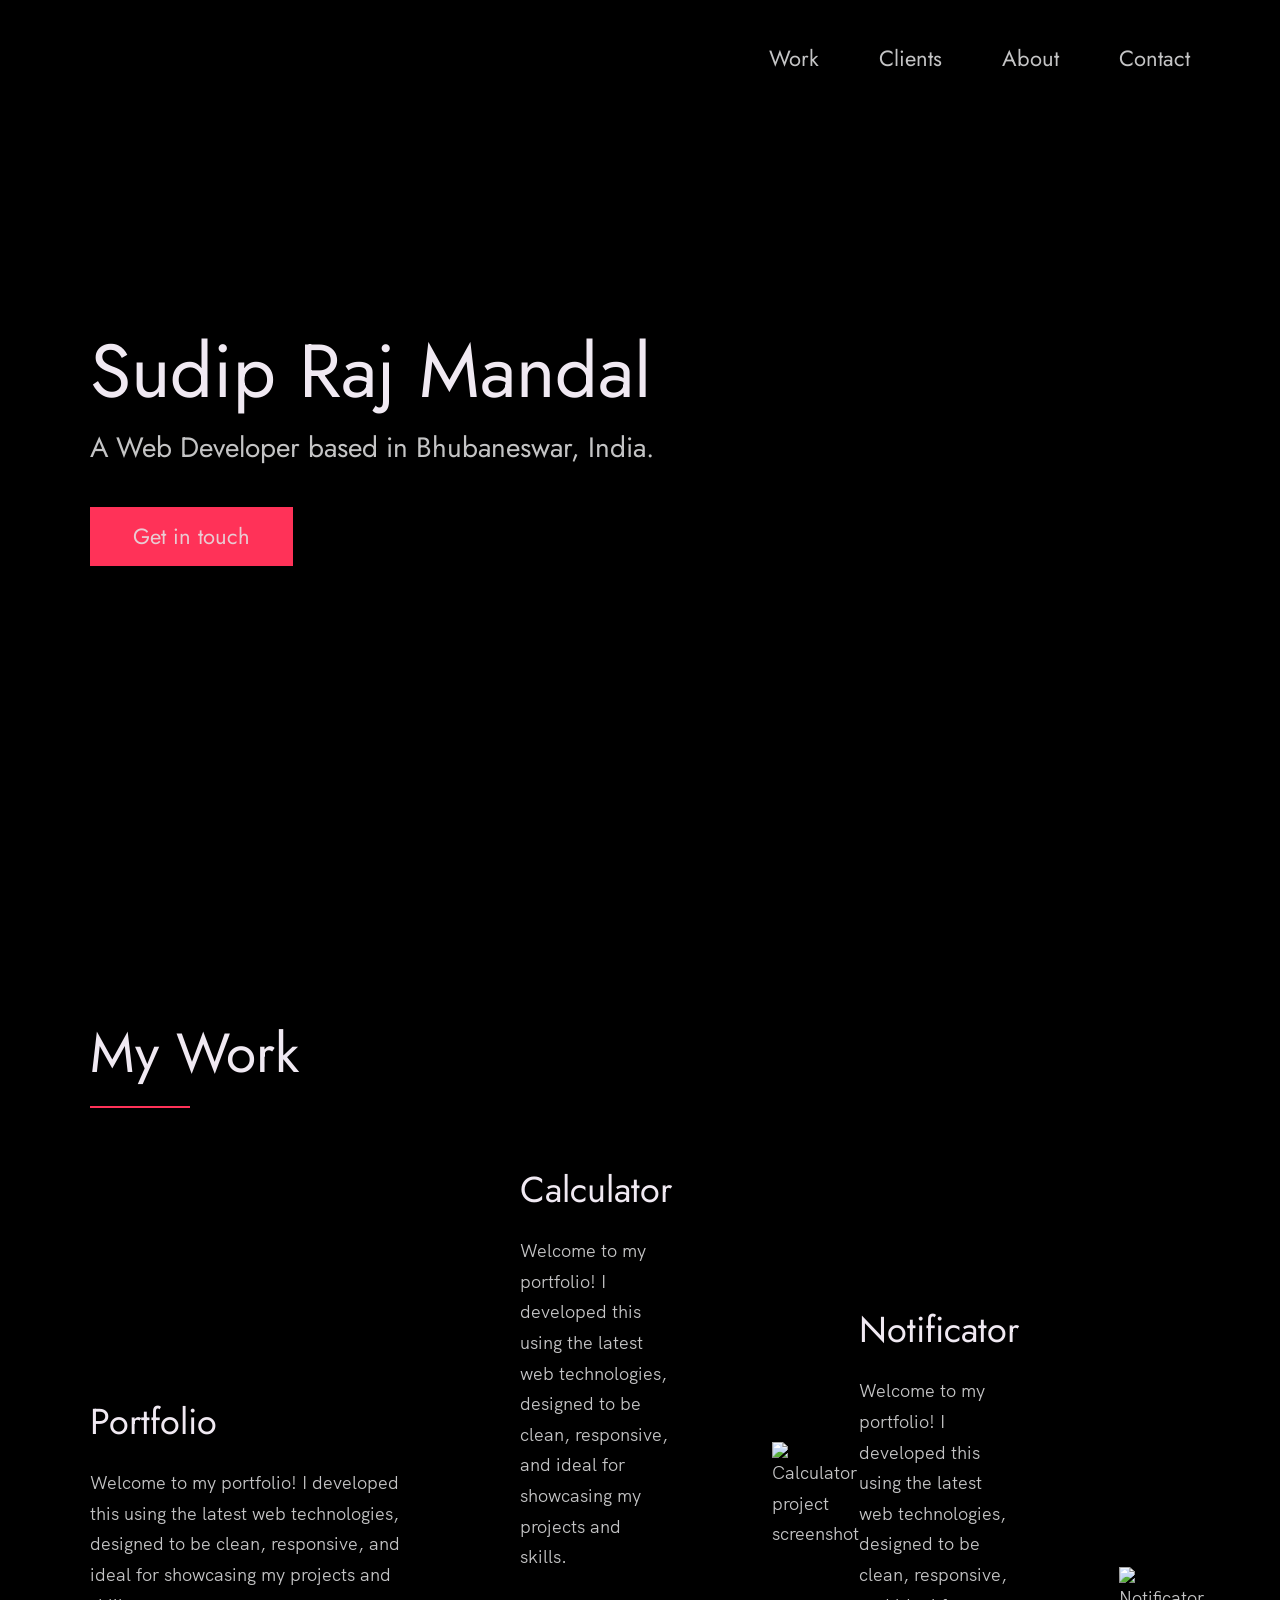
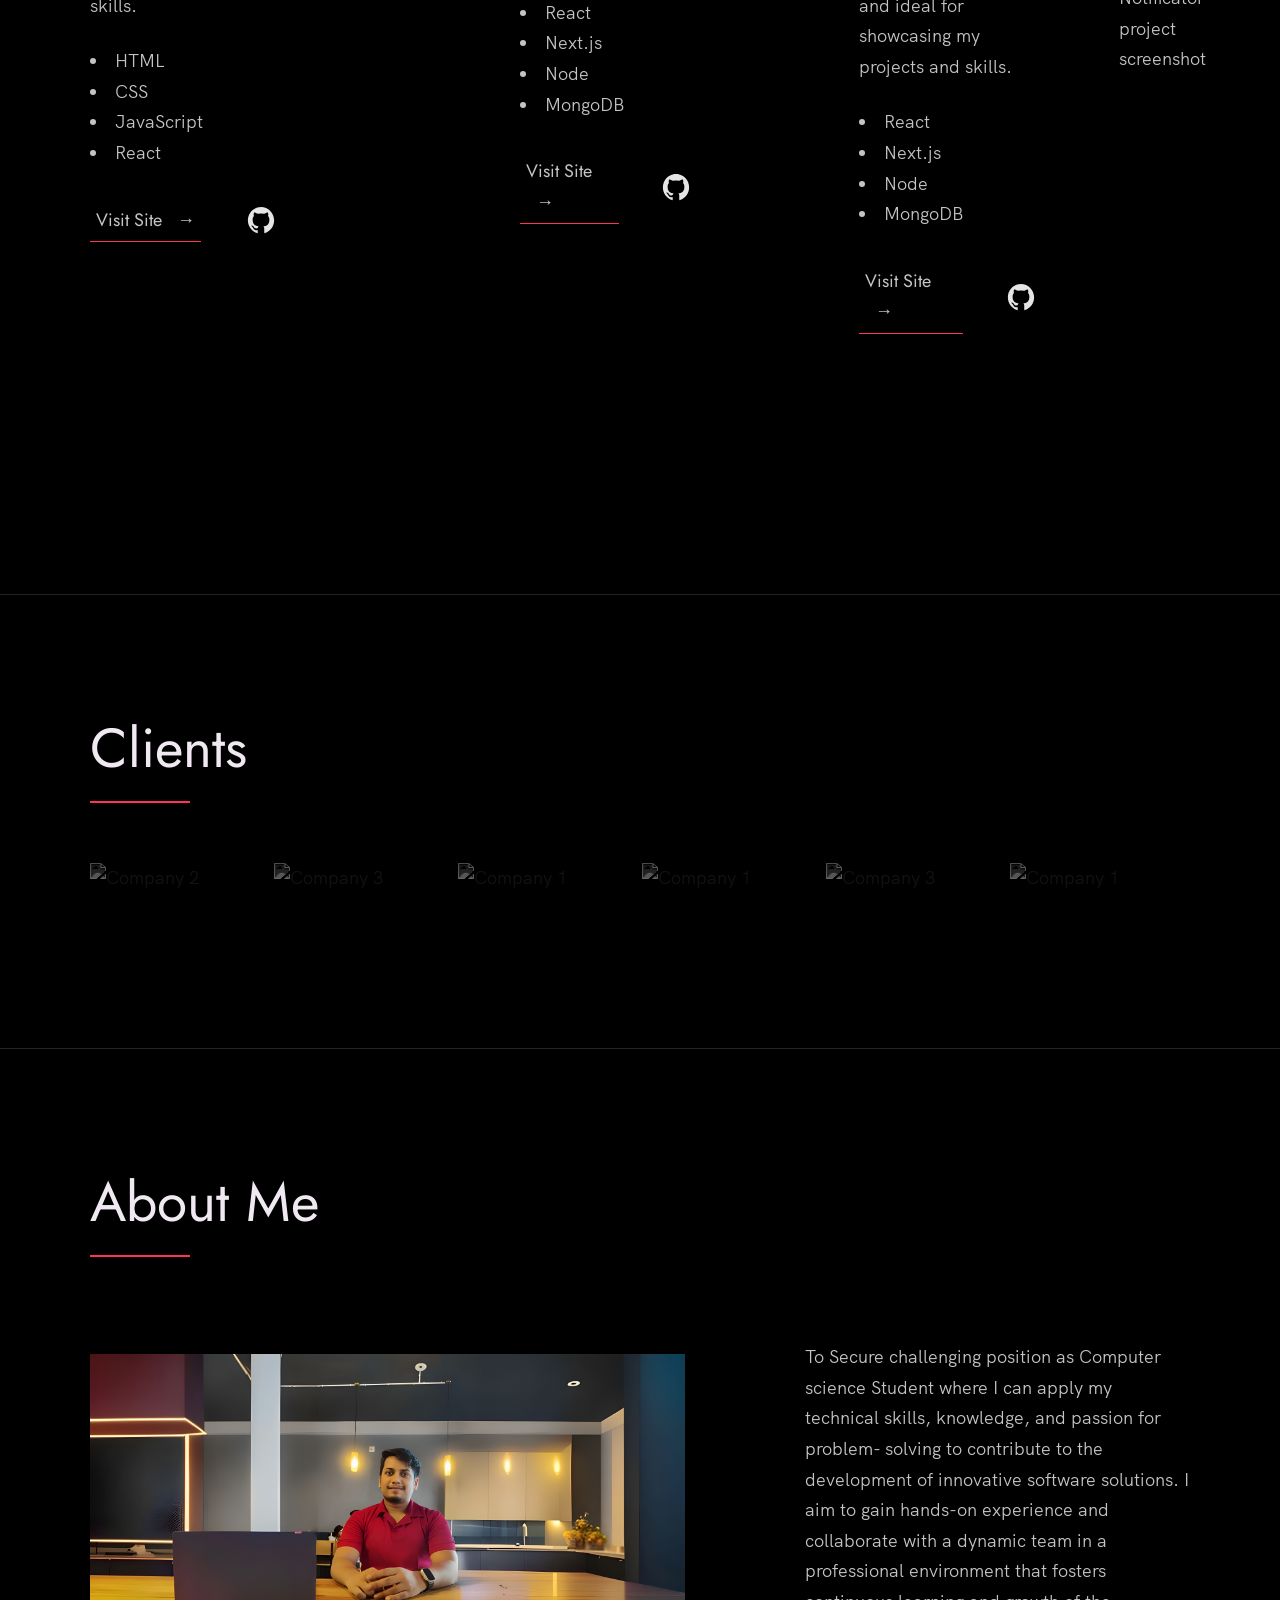
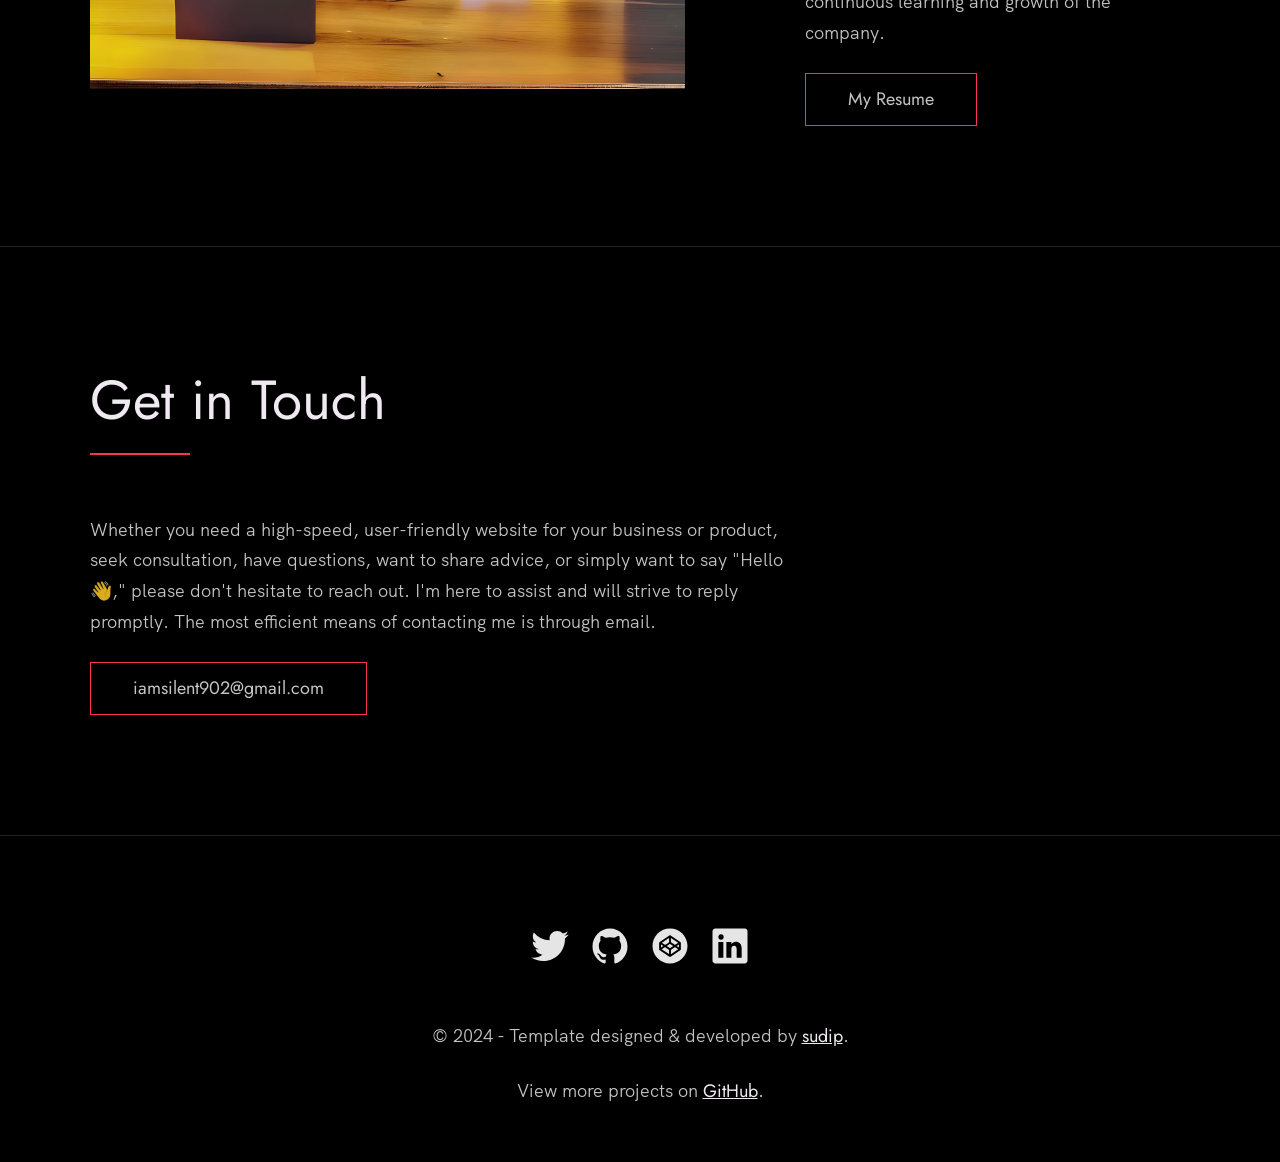
==== index.html @ 0bf31b0e "Optimize portfolio site and initialize git repository" ====
<!DOCTYPE html>
<html lang="en">

<head>
  <meta charset="UTF-8" />
  <meta name="viewport" content="width=device-width, initial-scale=1.0" />
  <meta name="theme-color" content="#000000" />
  <link rel="shortcut icon" type="image/png" href="./images/favicon.png" />
  <link rel="preload" href="./fonts/HKGrotesk-Regular.woff" as="font" type="font/woff" crossorigin />
  <link rel="preload" href="./fonts/Jost-Regular.ttf" as="font" type="font/ttf" crossorigin />

  <title>Sudip Raj Mandal | Web Developer | Bhubaneswar, India</title>

  <meta name="description" content="Portfolio of Sudip Raj Mandal, web developer from Bhubaneswar, India. Showcasing responsive projects built with modern HTML, CSS and JavaScript." />
  <meta name="keywords" content="Sudip Raj Mandal, web developer, portfolio, HTML, CSS, JavaScript, React" />
  <link rel="stylesheet" href="index.css" />
</head>

<body>

  <!-- ***** Header ***** -->

  <header class="header" role="banner" id="top">
    <div class="row">
      <nav class="nav" role="navigation">
        <ul class="nav__items">
          <li class="nav__item"><a href="#work" class="nav__link">Work</a></li>
          <li class="nav__item"><a href="#clients" class="nav__link">Clients</a></li>
          <li class="nav__item">
            <a href="#about" class="nav__link">About</a>
          </li>
          <li class="nav__item">
            <a href="#contact" class="nav__link">Contact</a>
          </li>
        </ul>
      </nav>
    </div>
    <div class="header__text-box row">
      <div class="header__text">
        <h1 class="heading-primary">
          <!-- Replace the following name with your name -->
          <span>Sudip Raj Mandal</span>
        </h1>
        <!-- Put a small paragraph about yourself -->
        <p>A Web Developer based in Bhubaneswar, India.</p>
        <a href="#contact" class="btn btn--pink">Get in touch</a>
      </div>
    </div>
  </header>

  <main role="main">

    <!-- ***** Work ***** -->

    <section class="work" id="work">
      <div class="row">
        <h2>My Work</h2>
        <div class="work__boxes">

          <!-- Each div with the work__box class is a project. -->

          <div class="work__box">
            <div class="work__text">
              <h3>Portfolio </h3>
              <p>
                Welcome to my portfolio! I developed this using the latest web technologies, designed to be clean, responsive, and ideal for showcasing my projects and skills.
              </p>
              <ul class="work__list">
                <li>HTML</li>
                <li>CSS</li>
                <li>JavaScript</li>
                <li>React</li>
              </ul>

              <div class="work__links">
                <a href="https://github.com/CYBOK902/OASIS-INFOBYTE-Task-1?search=1" target="_blank" rel="noopener noreferrer" class="link__text">
                  Visit Site <span>&rarr;</span>
                </a>
                <a href="https://github.com/CYBOK902/OASIS-INFOBYTE-Task-1" title="View Source Code" target="_blank" rel="noopener noreferrer">
                  <img src="./images/github.svg" class="work__code" alt="GitHub">
                </a>
              </div>
            </div>
            <div class="work__image-box">
              <img src="./images/project-1.png" class="work__image" alt="Portfolio project screenshot" loading="lazy" decoding="async" />
          </div>

          <div class="work__box">
            <div class="work__text">
              <h3>Calculator</h3>
              <p>
                Welcome to my portfolio! I developed this using the latest web technologies, designed to be clean, responsive, and ideal for showcasing my projects and skills.
              </p>
              <ul class="work__list">
                <li>React</li>
                <li>Next.js</li>
                <li>Node</li>
                <li>MongoDB</li>
              </ul>

              <div class="work__links">
                <a href="#" class="link__text" rel="noopener noreferrer">
                  Visit Site <span>&rarr;</span>
                </a>
                <a href="#" rel="noopener noreferrer">
                  <img src="./images/github.svg" class="work__code" title="View Source Code" alt="GitHub">
                </a>
              </div>
            </div>
            <div class="work__image-box">
              <img src="./images/project-2.png" class="work__image" alt="Calculator project screenshot" loading="lazy" decoding="async" />
            </div>
          </div>

          <div class="work__box">
            <div class="work__text">
              <h3>Notificator</h3>
              <p>
                Welcome to my portfolio! I developed this using the latest web technologies, designed to be clean, responsive, and ideal for showcasing my projects and skills.
              </p>
              <ul class="work__list">
                <li>React</li>
                <li>Next.js</li>
                <li>Node</li>
                <li>MongoDB</li>
              </ul>

              <div class="work__links">
                <a href="#" class="link__text" rel="noopener noreferrer">
                  Visit Site <span>&rarr;</span>
                </a>
                <a href="#" rel="noopener noreferrer">
                  <img src="./images/github.svg" class="work__code" title="View Source Code" alt="GitHub">
                </a>
              </div>
            </div>
            <div class="work__image-box">
              <img src="./images/project-3.png" class="work__image" alt="Notificator project screenshot" loading="lazy" decoding="async" />
            </div>
          </div>
        </div>
      </div>
    </section>

    <!-- ***** Clients ***** -->

    <section class="client" id="clients">
      <div class="row">
        <h2>Clients</h2>
        <div class="client__logos">
          <!-- Add logos of the clients or companies you'have worked with. -->
          <img src="./images/ronjones.png" class="client__logo" alt="Company 2" />
          <img src="./images/goldengrid.png" class="client__logo" alt="Company 3" />
          <img src="./images/bullseye.png" class="client__logo" alt="Company 1" />
          <img src="./images/mighty-furnitures.png" class="client__logo" alt="Company 1" />
          <img src="./images/fastlane.png" class="client__logo" alt="Company 3" />
          <img src="./images/chippy.png" class="client__logo" alt="Company 1" />
        </div>
      </div>
    </section>

    <!-- ***** About ***** -->

    <section class="about" id="about">
      <div class="row">
        <h2>About Me</h2>
        <div class="about__content">
          <div class="about__text">
            <!-- Replace the below paragraph with info about yourself -->
            <p>
              To Secure challenging position as Computer science Student where I can apply my technical skills, knowledge, and passion for problem- solving to contribute to the development of innovative software solutions. I aim to gain hands-on experience and collaborate with a dynamic team in a professional environment that fosters continuous learning and growth of the company.

            </p>
            <!-- Provide a link to your resume -->
            <a href="#" class="btn">My Resume</a>
          </div>

          <div class="about__photo-container">
            <!-- Add a nice photo of yourself -->
            <img class="about__photo" src="./images/Sudip Raj Mandal.jpg" alt="Photo of Sudip Raj Mandal" loading="lazy" decoding="async" />
          </div>
        </div>
      </div>
    </section>
  </main>

  <!-- ***** Contact ***** -->

  <section class="contact" id="contact">
    <div class="row">
      <h2>Get in Touch</h2>
      <div class="contact__info">
        <p>
          Whether you need a high-speed, user-friendly website for your business or product, seek consultation, have questions, want to share advice, or simply want to say "Hello 👋," please don't hesitate to reach out. I'm here to assist and will strive to reply promptly. The most efficient means of contacting me is through email.
        </p>
        <!-- Replace the email with yours -->
        <a href="mailto:iamsilent902@gmail.com" class="btn">iamsilent902@gmail.com</a>
      </div>
    </div>
  </section>

  <!-- ***** Footer ***** -->

  <footer role="contentinfo" class="footer">
    <div class="row">
      <!-- Update the links to point to your accounts -->
      <ul class="footer__social-links">
        <li class="footer__social-link-item">
          <a href="https://x.com/Sudiprazzmanda1?t=jVuBZRIwanJLOondBu1yfA&s=09/" title="Link to Twitter Profile">
            <img src="./images/twitter.svg" class="footer__social-image" alt="Twitter">
          </a>
        </li>
        <li class="footer__social-link-item">
          <a href="https://github.com/CYBOK902/" title="Link to Github Profile">
            <img src="./images/github.svg" class="footer__social-image" alt="Github">
          </a>
        </li>
        <li class="footer__social-link-item">
          <a href="https://codepen.io/CYBOK902" title="Link to Codepen Profile">
            <img src="./images/codepen.svg" class="footer__social-image" alt="Codepen">
          </a>
        </li>
        <li class="footer__social-link-item">
          <a href="https://www.linkedin.com/in/sudip-raj-mandal-073865168/" target="_blank" rel="noopener noreferrer">
            <img src="./images/linkedin.svg" title="Link to Linkedin Profile" class="footer__social-image" alt="Linkedin">
          </a>
        </li>
      </ul>

      <!-- If you give me some credit by keeping the below paragraph, will be huge for me 😊 Thanks. -->
      <p>
        &copy; 2024 - Template designed & developed by <a href="https://github.com/CYBOK902" class="link">sudip</a>.
      </p>
      <p class="footer__github-link">
        View more projects on <a href="https://github.com/CYBOK902" target="_blank" rel="noopener noreferrer" class="link">GitHub</a>.
      </p>
    </div>
  </footer>

  <a href="#top" class="back-to-top" title="Back to Top">
    <img src="./images/arrow-up.svg" alt="Back to Top" class="back-to-top__image"/>
  </a>
  <script src="./index.js"></script>
</body>

</html>
---- index.css ----
/* --------------------------------------- */
/* ----- Basic Setup ----- */
/* --------------------------------------- */

@font-face {
    font-family: 'Hk Grotesk';
    font-style: normal;
    font-weight: 400;
    font-display: swap;
    src: url('./fonts/HKGrotesk-Regular.woff') format('woff');
}

@font-face {
    font-family: 'Jost';
    font-style: normal;
    font-weight: 400;
    font-display: swap;
    src: url('./fonts/Jost-Regular.ttf') format('truetype');
}

* {
    margin: 0;
    padding: 0;
    box-sizing: inherit;
}

:root {
    --font-size-small: 1.8rem;
    --font-size-normal: 2.2rem;
    --font-size-medium: 2.8rem;
    --font-size-medium-1: 3.6rem;
    --font-size-large: 5.5rem;
    --font-size-huge: 7.5rem;
    --font-stack: 'Hk Grotesk', sans-serif;

    --line-height-normal: 1.7;
    --line-height-small: 1.2;

    --black: #000;
    --pink: #ff3258;
    --white: #f0e9f2;
    --white-1: #e5e5e6da;


    --container-max-width: 1180px;
    --container-normal-width: 800px;
    --container-medium-width: 700px; 
    --container-small-width: 500px;

    --gutter-huge: 12rem;
    --gutter-medium: 6rem;
    --gutter-normal: 3rem;
    --gutter-small-1: 2.5rem;
    --gutter-small: 2rem;

    --border-light: 1px solid rgb(36, 35, 35);
}

html {
    font-size: 62.5%; /* (16/10)*100 = 62.5% => 1rem = 10px */
    box-sizing: border-box;
    scroll-behavior: smooth;
    color-scheme: dark;
}

@media(max-width: 1000px) {
    html {
        font-size: 52%;
    }
}

body {
    font-size: var(--font-size-small);
    font-family: var(--font-stack);
    font-weight: 400;
    color: var(--white-1);
    line-height: var(--line-height-normal);
    background: var(--black);
    overflow-x: hidden;
}

.row {
    max-width: var(--container-max-width);
    margin: 0 auto;
}

@media(max-width: 1340px) {
    .row {
        max-width: 1100px;
    }
}

@media(max-width: 1240px) {
    .row {
        padding: 0 var(--gutter-medium);
    }
}

@media(max-width: 600px) {
    .row {
        padding: 0 var(--gutter-small);
    }
}

section {
    padding: var(--gutter-huge) 0;
    border-bottom: var(--border-light);
}

img {
    display: block;
    width: 100%;
    height: auto;
    object-fit: contain;
    max-width: 100%;
}

/* --------------------------------------- */
/* ----- Headlines and Paragraphs ----- */
/* --------------------------------------- */

h1,
h2,
h3 {
    font-family: 'Jost', sans-serif;
    font-weight: 400;
    line-height: var(--line-height-small);
    color: var(--white);
}

.heading-primary {
    line-height: 1;
    font-size: var(--font-size-huge);
    font-weight: 400;
}

@media(max-width: 900px) {
    .heading-primary {
        font-size: 6.5rem;
    }
}

h2 {
    font-size: var(--font-size-large);
    margin-bottom: var(--gutter-medium);
}

h2::after {
    content: '';
    display: block;
    height: 2px;
    width: 10rem;
    background: var(--pink);
    margin: var(--gutter-small) 0;
}

h3 {
    font-size: var(--font-size-medium-1);
    margin-bottom: var(--gutter-small);
}

@media(max-width: 500px) {
    .heading-primary {
        font-size: var(--font-size-large);
    }

    h2 {
        font-size: var(--font-size-medium-1);
    }

    h3 {
        font-size: var(--font-size-medium);
    }
}

p {
    margin: var(--gutter-small-1) 0;
}

@media(max-width: 900px) {
    p { 
        max-width: var(--container-small-width);
    }
}

/* --------------------------------------- */
/* ----- Buttons and Links ----- */
/* --------------------------------------- */

a {
    color: var(--white);
    font-weight: 400;
    font-family: 'Jost', sans-serif;
    transition: all .2s;
    outline: 2px solid transparent;
}

::-moz-focus-inner {
    border: 0;
}

button:focus,
a:focus {
    outline: 2px solid var(--pink);
}

body:not(.user-is-tabbing) button:focus,
body:not(.user-is-tabbing) a:focus {
    outline: none;
}

.link:hover {
    color: var(--pink);
}

.btn {
    position: relative;
    display: inline-block;
    padding: 1rem 4.2rem;
    text-decoration: none;
    color: inherit;
    border: 1px solid  var(--pink);
    font-weight: 400;
}

.btn:focus {
    outline: none;
}

.btn::after {
    content: '';
    display: block;
    position: absolute;
    top: 0;
    left: 0;
    right: 100%;
    background: var(--white);
    height: 100%;
    z-index: -1;
    transition: all 0.2s cubic-bezier(1, 0.68, 0.16, 0.9);
}

.btn:hover::after,
.btn:focus::after {
    right: 0;
    background: var(--pink);
}

.btn--pink {
    background: var(--pink);
    transition: all 0.2s;
}

.btn--pink::after {
    display: none;
}

.btn--pink:hover,
.btn--pink:focus {
    background: transparent;
}

.link__text {
    position: relative;
    display: inline-block;
    padding: .6rem;
    color: inherit;
    text-decoration: none;
    border-bottom: 1px solid var(--pink);
}

.link__text::after {
    content: '';
    display: block;
    position: absolute;
    top: 0;
    left: 0;
    right: 100%;
    background: var(--white);
    height: 100%;
    z-index: -1;
    transition: all 0.2s cubic-bezier(1, 0.68, 0.16, 0.9);
}

.link__text:focus {
    outline: none;
}

.link__text:hover::after,
.link__text:focus:after {
    right: 0;
    background: var(--pink);
}

.link__text span {
    padding-left: 1rem;
    font-family: sans-serif;
}

/* ----- Back to Top ----- */

.back-to-top {
    position: fixed;
    bottom: 4rem;
    right: 4rem;
    display: flex;
    justify-content: center;
    align-items: center;
    height: 5.5rem;
    width: 5.5rem;
    background-color: var(--pink);
    border-radius: 50%;
    z-index: 10;
    visibility: hidden;
    transition: all .4s;
}

.back-to-top__image {
    height: 70%;
}

@media(max-width: 900px) {
    .back-to-top {
        right: 2rem;
    }
}

@media(max-width: 500px) {
    .back-to-top {
        right: 1rem;
    }
}

/* --------------------------------------- */
/* ----- Navigation ----- */
/* --------------------------------------- */

.nav {
    display: flex;
    justify-content: flex-end;
    padding: var(--gutter-normal) 0;
}

.nav__items {
    display: flex;
    list-style: none;
}

.nav__item:not(:last-child) {
    margin-right: var(--gutter-medium);
}

@media(max-width: 500px) {
    .nav {
        justify-content: center;
    }
}

@media(max-width: 400px) {
    .nav__item:not(:last-child) {
        margin-right: var(--gutter-normal);
    }
}

@media(max-width: 300px) {
    .nav {
        font-size: var(--font-size-small);
    }
}

.nav__link {
    position: relative;
    display: inline-block;
    padding: 1rem 0;
    text-decoration: none;
    color: inherit;
    transition: all .2s;
}

.nav__link::after {
    content: '';
    position: absolute;
    bottom: 0;
    left: 0;
    right: 100%;
    display: inline-block;
    height: 1rem;
    background: var(--white);
    transition: all 0.25s cubic-bezier(1, 0.68, 0.16, 0.9);
}

.nav__link:hover {
    color: var(--pink);
}

.nav__link:hover::after {
    right: 0;
    height: 2px;
    background: var(--pink);
}

/* --------------------------------------- */
/* ----- Header ----- */
/* --------------------------------------- */

.header {
    background: linear-gradient(rgba(0,0,0, .1), rgba(0,0,0, .4)), 
        url('./images/header.jpg');
    height: 100vh;
    background-size: cover;
    background-position: center;
    background-repeat: no-repeat;
    background-attachment: scroll;
    font-size: var(--font-size-normal);
}

.header__text {
    position: absolute;
    top: 50%;
    transform: translateY(-50%);
}

.header__text p {
    margin: 1.5rem 0 3.5rem;
    max-width: var(--container-medium-width);
    font-family: 'Jost', sans-serif;
    font-size: var(--font-size-medium);
}

@media(max-width: 500px) {
    .header {
        text-align: center;
    }

    .header__text p {
        transform: scale(.8);
    }
}

/* --------------------------------------- */
/* ----- Work ----- */
/* --------------------------------------- */

.work__box {
    display: flex;
    align-items: center;
}

@media(max-width: 900px) {
    .work__box {
        align-items: initial;
        flex-direction: column-reverse;
    }
}

.work__box:not(:last-child) {
    margin-bottom: 25rem;
}

@media(max-width: 500px) {
    .work__box:not(:last-child) {
        margin-bottom: 20rem;
    }
}

.work__links {
    display: flex;
    align-items: center;
}

.work__text {
    flex: 0 0 30%;
}

.work__list {
    /* list-style-type: square; */
    list-style-position: inside;
    margin-bottom: var(--gutter-normal);
}

.work__code {
    display: block;
    height: 3rem;
    margin-left: var(--gutter-normal);
    transition: all .3s;
}

.work__code:hover {
    transform: scale(1.2);
}

.work__image-box {
    margin-bottom: var(--gutter-normal);
}

@media(min-width: 901px) {
    .work__image-box {
        flex: 1;
        margin: 0 0 0 10rem;
    }
}

@media(max-width: 900px) {
    .work__code {
        height: 4rem;
    }
}

/* --------------------------------------- */
/* ----- Clients ----- */
/* --------------------------------------- */

.client__logos {
    display: flex;
    justify-content: space-between;
    filter: invert(100%) grayscale(100%) opacity(.8);
}

.client__logo {
    height: 6.5rem;
    max-width: 18rem;
}

@media(max-width: 1240px) {
    .client__logos {
        overflow-x: scroll;
        padding: var(--gutter-normal);
    }

    .client__logo:not(:last-of-type) {
        margin-right: var(--gutter-medium);
    }
}

/* --------------------------------------- */
/* ----- About ----- */
/* --------------------------------------- */

.about__content {
    display: flex;
    flex-direction: row-reverse;
    align-items: center;
}

@media(max-width: 900px) {
    .about__content {
        flex-direction: column-reverse;
        align-items: initial;
    }
}

.about__photo-container {
    margin-bottom: var(--gutter-normal);
}

@media(min-width: 901px) {
    .about__text {
        flex: 0 0 35%;
    }
    
    .about__photo-container {
        flex: 1;
        margin: 0 var(--gutter-huge) 0 0;
    }
}

/* --------------------------------------- */
/* ----- Contact ----- */
/* --------------------------------------- */

.contact__info {
    max-width: var(--container-medium-width);
}

/* --------------------------------------- */
/* ----- Footer ----- */
/* --------------------------------------- */

.footer {
    text-align: center;
    padding: var(--gutter-medium) 0 var(--gutter-normal);
}

.footer__social-links {
    display: flex;
    justify-content: center;
    padding: var(--gutter-normal) 0;
    list-style: none;
}

.footer__social-link-item:not(:last-of-type) {
    margin-right: var(--gutter-small);
}

.footer__social-image {
    height: 4rem;
}

.footer__github-buttons {
    display: flex;
    justify-content: center;
}

.footer__github-buttons iframe {
    height: 2.5rem;
    width: 84px;
    transform: translateY(3px);
}

@media(max-width: 500px) {
    .footer {
        padding: var(--gutter-medium) 0;
    } 
}
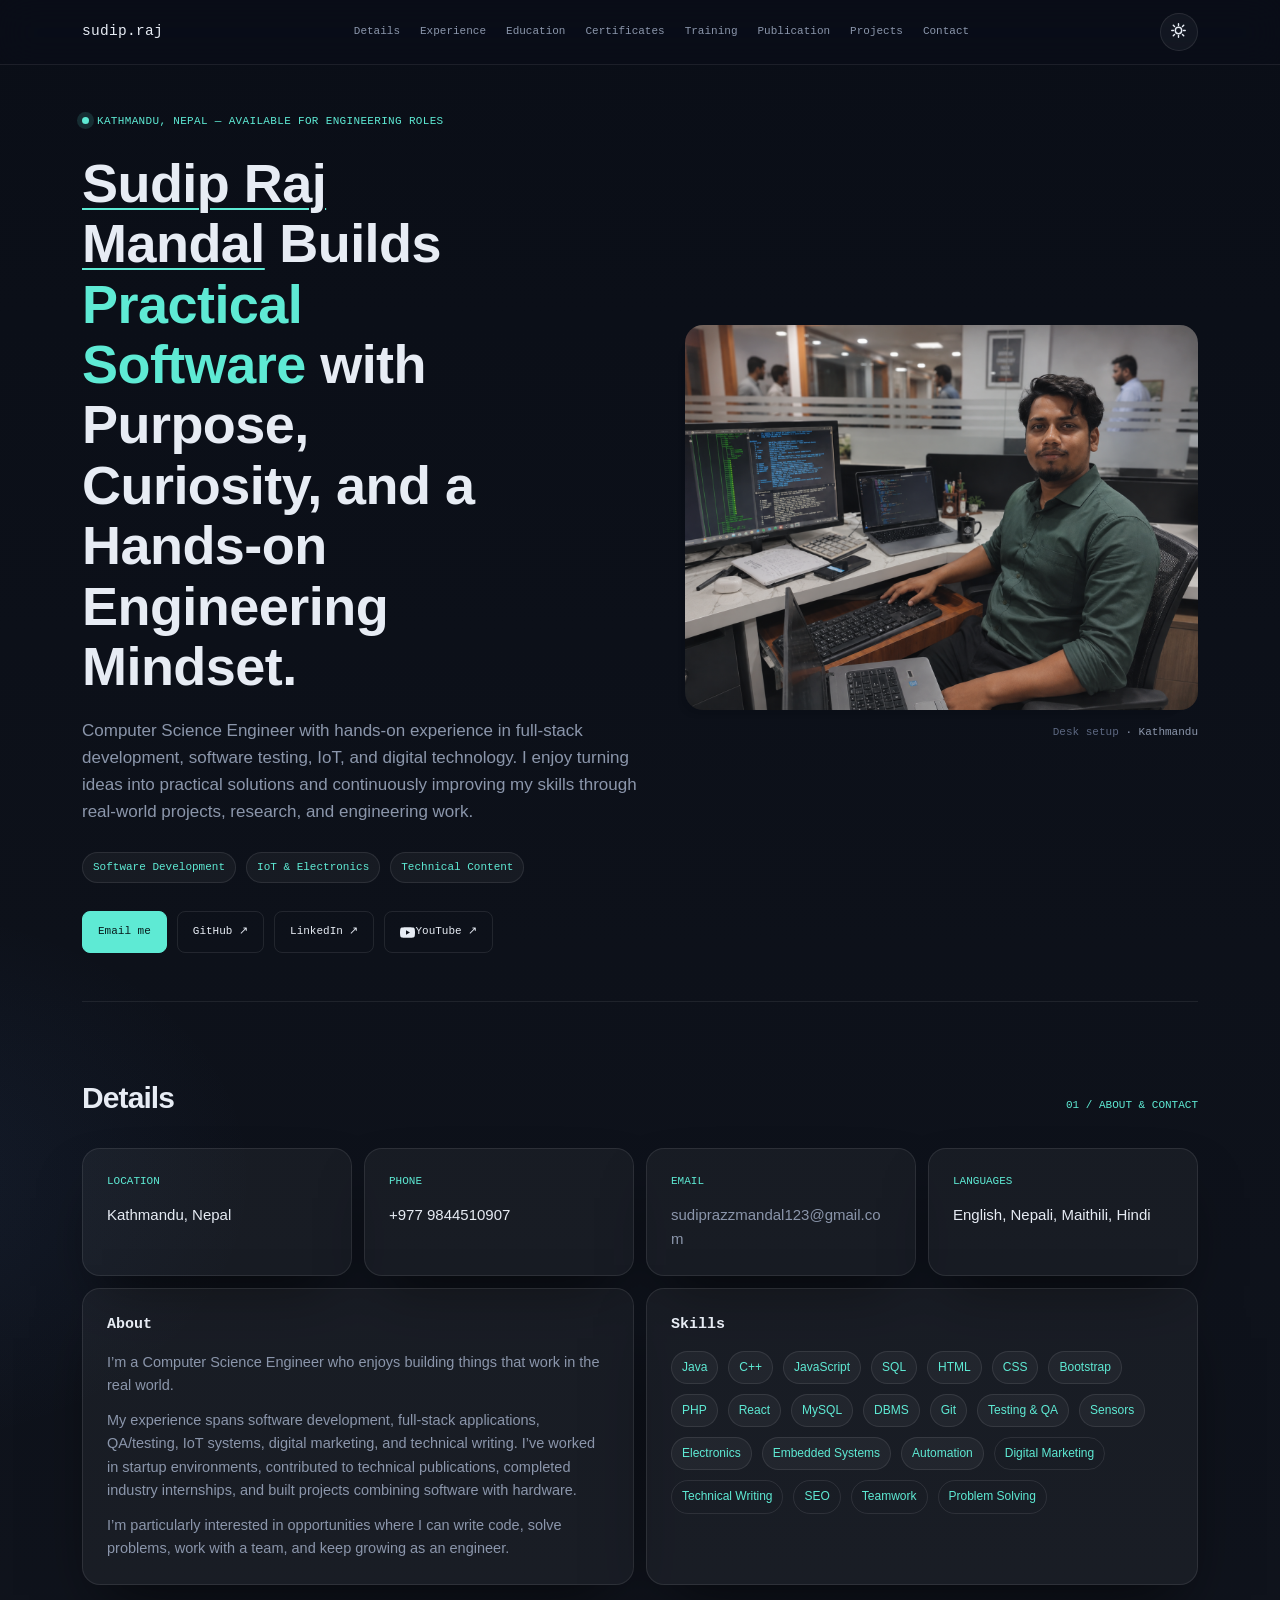
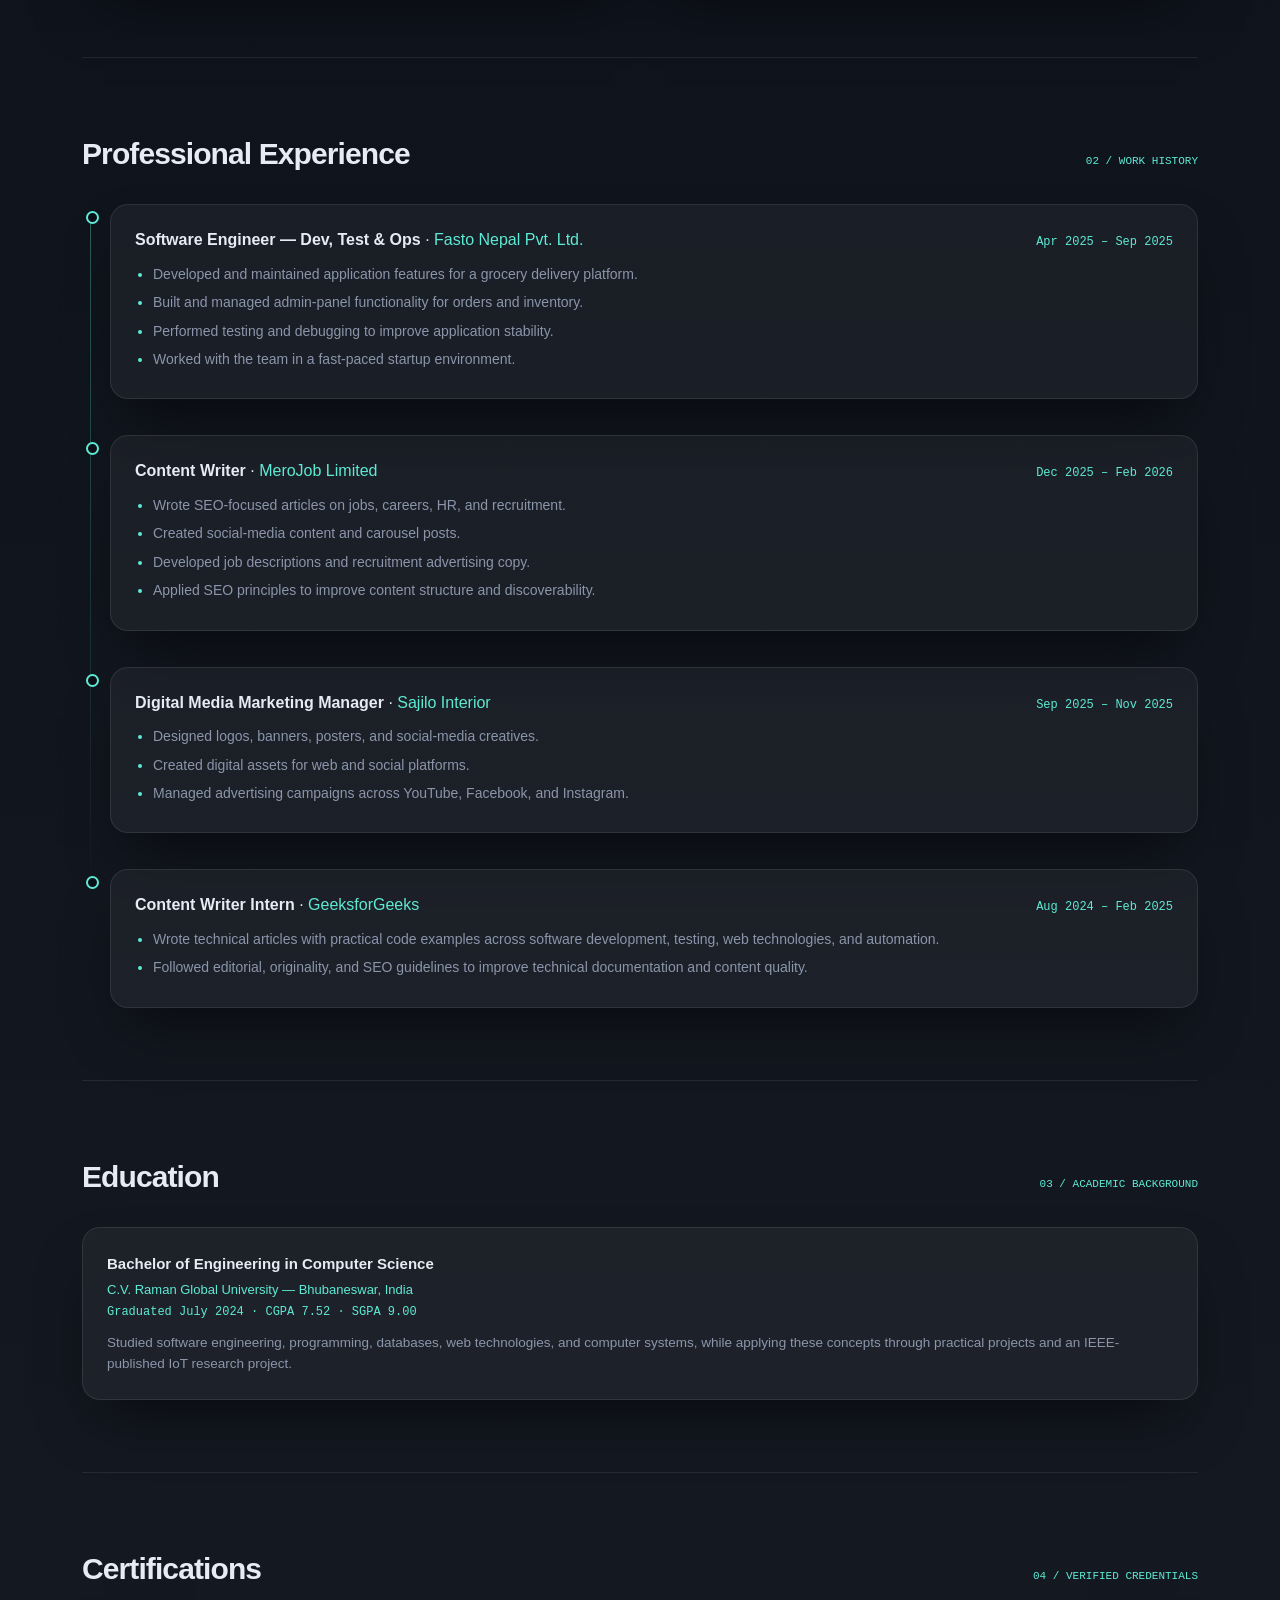
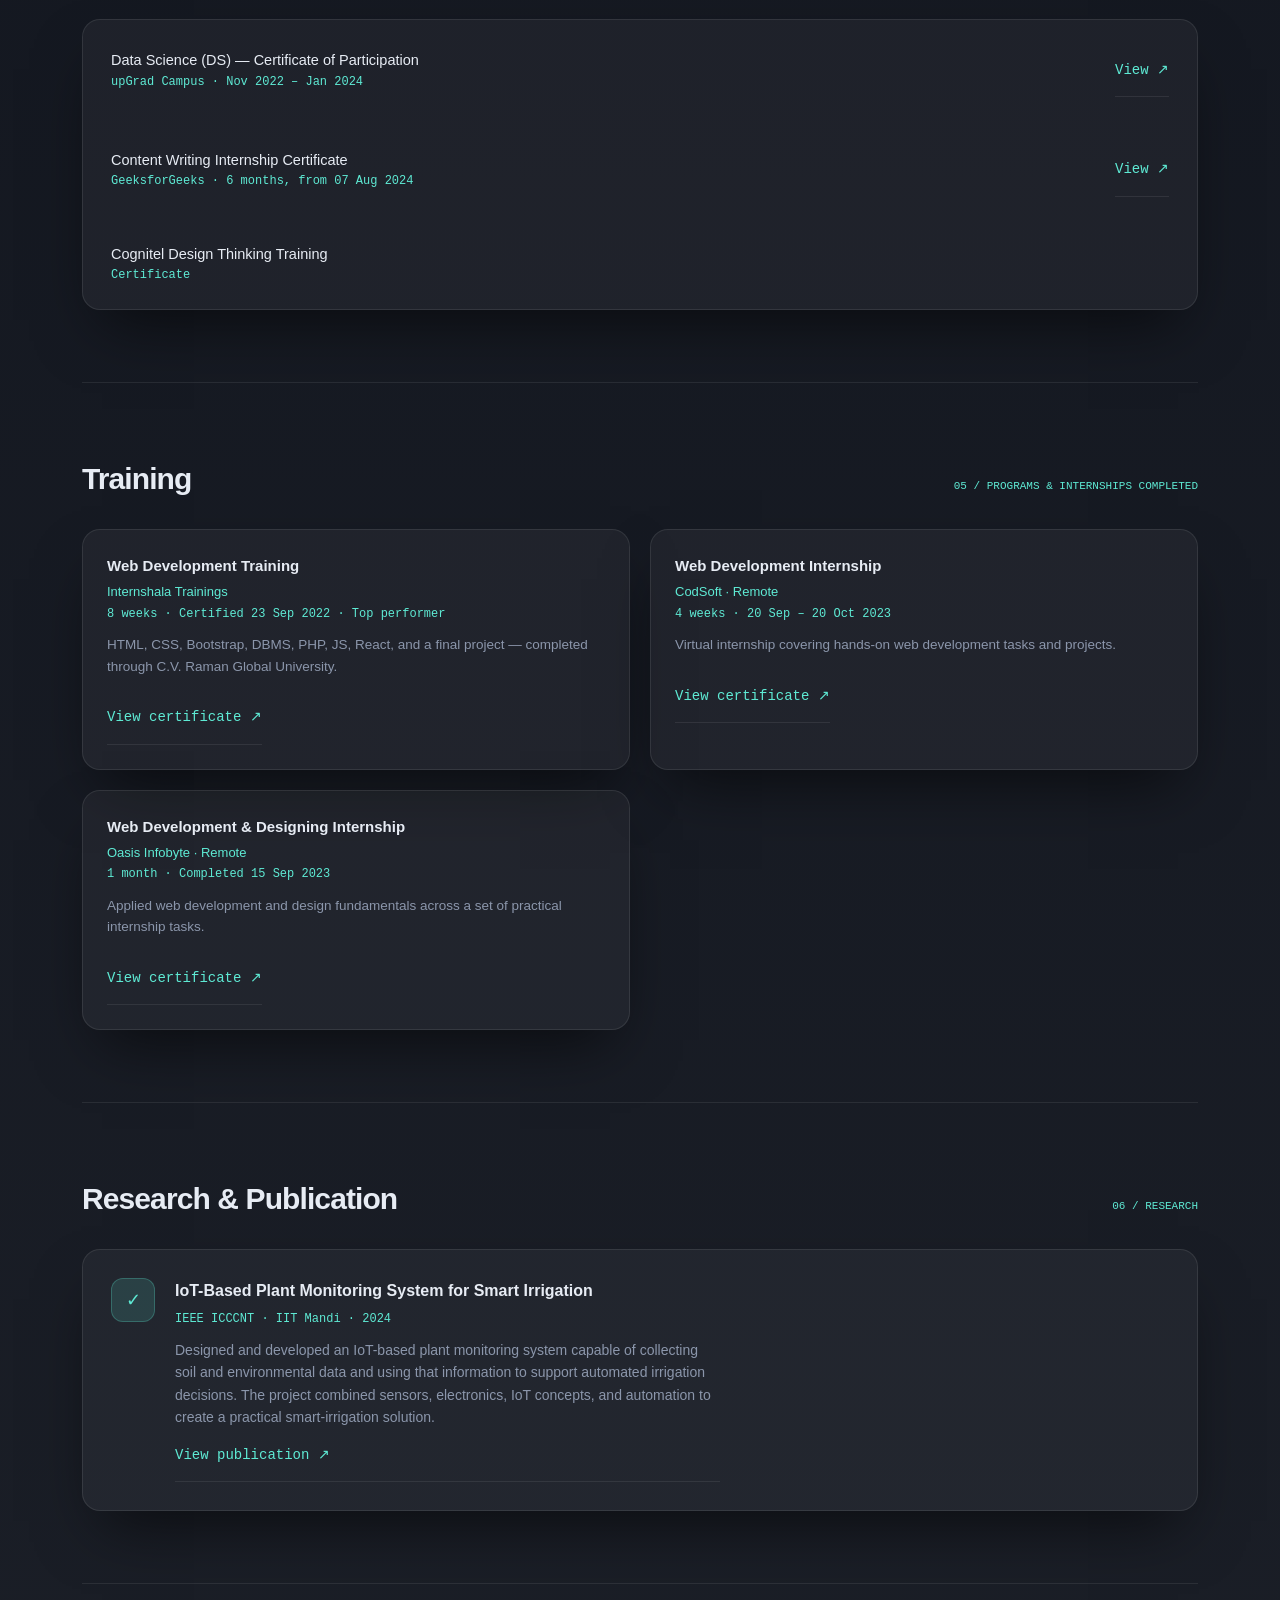
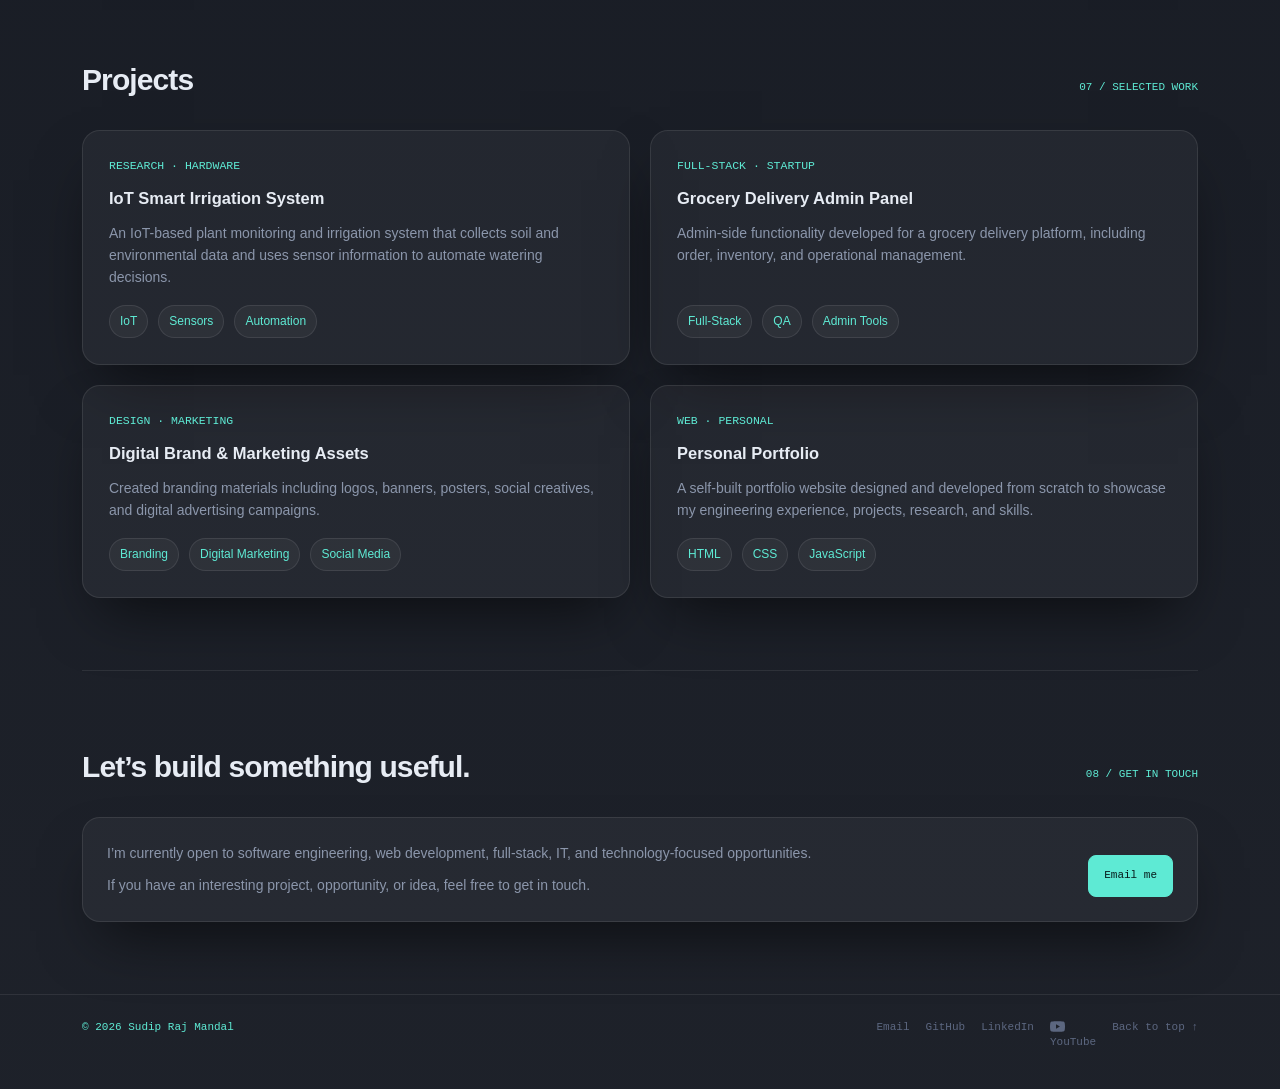
==== commit 5c059661: "Create portfolio site" ====
--- a/index.html
+++ b/index.html
@@ -1,246 +1,433 @@
 <!DOCTYPE html>
 <html lang="en">
-
 <head>
-  <meta charset="UTF-8" />
-  <meta name="viewport" content="width=device-width, initial-scale=1.0" />
-  <meta name="theme-color" content="#000000" />
-  <link rel="shortcut icon" type="image/png" href="./images/favicon.png" />
-  <link rel="preload" href="./fonts/HKGrotesk-Regular.woff" as="font" type="font/woff" crossorigin />
-  <link rel="preload" href="./fonts/Jost-Regular.ttf" as="font" type="font/ttf" crossorigin />
-
-  <title>Sudip Raj Mandal | Web Developer | Bhubaneswar, India</title>
-
-  <meta name="description" content="Portfolio of Sudip Raj Mandal, web developer from Bhubaneswar, India. Showcasing responsive projects built with modern HTML, CSS and JavaScript." />
-  <meta name="keywords" content="Sudip Raj Mandal, web developer, portfolio, HTML, CSS, JavaScript, React" />
-  <link rel="stylesheet" href="index.css" />
+<meta charset="UTF-8">
+<meta name="viewport" content="width=device-width, initial-scale=1.0">
+<meta name="description" content="Sudip Raj Mandal is a Computer Science Engineer and Software Developer working across full-stack development, software testing, IoT, and digital technology.">
+<title>Sudip Raj Mandal — Portfolio</title>
+<meta name="theme-color" content="#0a0e17">
+<link rel="icon" href="images/hero-4.png" type="image/png">
+<script>
+  /* Set theme before first paint: saved choice wins, otherwise follow real local time. */
+  (function(){
+    try{
+      var saved = localStorage.getItem('sudip-theme');
+      var theme = saved;
+      if(theme !== 'light' && theme !== 'dark'){
+        var hour = new Date().getHours();
+        theme = (hour >= 6 && hour < 18) ? 'light' : 'dark';
+      }
+      document.documentElement.setAttribute('data-theme', theme);
+    }catch(e){
+      document.documentElement.setAttribute('data-theme','dark');
+    }
+  })();
+</script>
+<style>
+  @font-face {
+    font-family: 'JetBrains Mono';
+    src: local('JetBrains Mono');
+  }
+  :root{
+    --bg: #0a0e17;
+    --bg-2: #0d1220;
+    --glass: rgba(255,255,255,0.045);
+    --glass-border: rgba(255,255,255,0.09);
+    --glass-hi: rgba(255,255,255,0.09);
+    --ink: #e7ecf4;
+    --ink-dim: #8b96ab;
+    --ink-dimmer: #5c6780;
+    --accent: #5eead4;
+    --accent-2: #7c9eff;
+    --accent-dim: rgba(94,234,212,0.14);
+    --line: rgba(255,255,255,0.08);
+    --radius: 18px;
+    --grad-a: rgba(94,234,212,0.10);
+    --grad-b: rgba(94,148,234,0.08);
+    --shadow: 0 30px 60px -20px rgba(0,0,0,0.6);
+  }
+  :root[data-theme="light"]{
+    --bg: #f5f8ff;
+    --bg-2: #ffffff;
+    --glass: rgba(255,255,255,0.72);
+    --glass-border: rgba(110,127,176,0.18);
+    --glass-hi: rgba(255,255,255,0.94);
+    --ink: #13213f;
+    --ink-dim: #465a80;
+    --ink-dimmer: #7582a4;
+    --accent: #0f766e;
+    --accent-2: #4f46e5;
+    --accent-dim: rgba(15,118,110,0.11);
+    --line: rgba(79,92,138,0.14);
+    --grad-a: rgba(14,165,233,0.13);
+    --grad-b: rgba(79,70,229,0.11);
+    --shadow: 0 28px 60px -28px rgba(15,23,42,0.24);
+  }
+  *{box-sizing:border-box; margin:0; padding:0;}
+  html{scroll-behavior:smooth;}
+  body{
+    background:
+      radial-gradient(900px 500px at 85% -10%, var(--grad-a), transparent 60%),
+      radial-gradient(700px 500px at -10% 20%, var(--grad-b), transparent 55%),
+      linear-gradient(180deg, var(--bg) 0%, color-mix(in srgb, var(--bg) 92%, white 8%) 100%);
+    color:var(--ink);
+    font-family: 'Inter', -apple-system, BlinkMacSystemFont, 'Segoe UI', sans-serif;
+    line-height:1.6;
+    min-height:100vh;
+    -webkit-font-smoothing:antialiased;
+    transition: background-color .45s ease, color .35s ease;
+  }
+  body, .card, .topnav, .btn, .pill, .cert-link, .theme-toggle{
+    transition: background-color .4s ease, border-color .4s ease, color .35s ease, box-shadow .4s ease;
+  }
+  a{color:inherit; text-decoration:none;}
+  ::selection{background:var(--accent-dim); color:var(--accent);}
+
+  .mono{font-family:'JetBrains Mono','SF Mono',Consolas,monospace;}
+
+  /* focus visibility */
+  a:focus-visible, button:focus-visible{outline:2px solid var(--accent); outline-offset:3px; border-radius:6px;}
+
+  @media (prefers-reduced-motion: reduce){
+    *{animation-duration:0.01ms !important; animation-iteration-count:1 !important; transition-duration:0.01ms !important; scroll-behavior:auto !important;}
+  }
+
+  /* ---------- layout shell ---------- */
+  .shell{
+    max-width:1180px;
+    margin:0 auto;
+    padding:0 32px;
+  }
+
+  /* ---------- top nav ---------- */
+  .topnav{
+    position:sticky; top:0; z-index:50;
+    backdrop-filter: blur(18px) saturate(140%);
+    -webkit-backdrop-filter: blur(18px) saturate(140%);
+    background: rgba(10,14,23,0.62);
+    border-bottom:1px solid var(--line);
+  }
+  :root[data-theme="light"] .topnav{
+    background: rgba(255,255,255,0.68);
+    box-shadow: 0 12px 28px -22px rgba(30,41,59,0.28);
+  }
+  .topnav-inner{
+    max-width:1180px; margin:0 auto; padding:0 32px;
+    display:flex; align-items:center; justify-content:space-between;
+    height:64px; position:relative;
+  }
+  .brand{font-size:14.5px; letter-spacing:0.02em; color:var(--ink);} 
+
+  /* Minimal hero/sequence styles so slideshow images render correctly */
+  .hero{display:flex; gap:28px; align-items:center; justify-content:space-between; padding:48px 0;}
+  .hero-photo{flex:0 0 46%; display:flex; flex-direction:column; align-items:flex-end;}
+  .sequence-shell{position:relative; width:100%; max-width:520px; aspect-ratio: 16/12; padding-top:75%; min-height:280px;}
+  .sequence-layer{position:absolute; inset:0; display:block; border-radius:18px; overflow:hidden; background:linear-gradient(180deg, rgba(0,0,0,0.02), rgba(0,0,0,0.04));}
+  .sequence-layer img{width:100%; height:100%; object-fit:cover; display:block; -webkit-user-drag:none;}
+  .sequence-layer.back{transform:translate3d(-12px,12px,0) scale(.98); filter:brightness(.88);}
+  .sequence-layer.mid{transform:translate3d(-6px,6px,0) scale(.99); filter:brightness(.95);}
+  .sequence-layer.front{transform:none;}
+
+  .navlinks{display:flex; gap:20px; align-items:center; font-size:11px; color:var(--ink-dim);}
+  .navlinks a:hover, .foot-links a:hover{color:var(--accent);}
+  .nav-right{display:flex; align-items:center; gap:10px;}
+  .theme-toggle, .nav-toggle{border:1px solid var(--glass-border); background:var(--glass); color:var(--ink); cursor:pointer;}
+  .theme-toggle{width:38px; height:38px; border-radius:50%; display:grid; place-items:center;}
+  .theme-toggle svg{width:17px; height:17px;}
+  .icon-moon{display:none;}
+  :root[data-theme="light"] .icon-sun{display:none;}
+  :root[data-theme="light"] .icon-moon{display:block;}
+  .nav-toggle{display:none; width:38px; height:38px; border-radius:8px;}
+  .nav-toggle span, .nav-toggle::before, .nav-toggle::after{content:""; display:block; width:16px; height:1px; margin:4px auto; background:currentColor;}
+  .eyebrow-line{font-size:11px; color:var(--accent); letter-spacing:.03em; text-transform:uppercase;}
+  .dot{display:inline-block; width:7px; height:7px; margin-right:8px; border-radius:50%; background:var(--accent); box-shadow:0 0 0 5px var(--accent-dim);}
+  h1{max-width:14ch; margin:22px 0 20px; font-size:clamp(34px,4.4vw,54px); line-height:1.12; letter-spacing:-.01em; font-weight:600;}
+  h1 .name{text-decoration-line:underline; text-decoration-color:var(--accent); text-decoration-thickness:2px; text-underline-offset:6px;}
+  h1 em{color:var(--accent); font-style:normal;}
+  .lede{max-width:600px; color:var(--ink-dim); font-size:17px;}
+  .hero-meta, .hero-actions, .pill-row{display:flex; flex-wrap:wrap; gap:10px; align-items:center;}
+  .hero-meta{margin:26px 0 28px; color:var(--ink-dim); font-size:11px;}
+  .meta-chip, .pill{padding:6px 10px; border:1px solid var(--glass-border); border-radius:999px; background:var(--glass);}
+  .btn{display:inline-flex; align-items:center; min-height:42px; padding:0 15px; border:1px solid var(--glass-border); border-radius:8px; font-size:11px;}
+  .social-icon{width:15px; height:15px; flex:0 0 15px; display:block;}
+  .btn-solid{background:var(--accent); color:#071b1b; border-color:var(--accent);}
+  .btn-ghost:hover, .theme-toggle:hover{background:var(--glass-hi); border-color:var(--accent);}
+  .hero-photo .tag{margin-top:14px; color:var(--ink-dimmer); font-size:11px;}
+  .hero-photo .tag b{color:var(--ink-dim); font-weight:400;}
+  section{padding:72px 0; border-top:1px solid var(--line);}
+  .section-head{display:flex; align-items:baseline; justify-content:space-between; gap:20px; margin-bottom:26px;}
+  h2{font-size:30px; letter-spacing:-.03em;}
+  .idx, .label{color:var(--accent); font-size:11px; text-transform:uppercase;}
+  h3{font-size:15px; margin-bottom:14px;}
+  .details-grid{display:grid; grid-template-columns:repeat(4,1fr); gap:12px;}
+  .about-row, .split-grid{display:grid; grid-template-columns:1fr 1fr; gap:12px; margin-top:12px;}
+  .card{padding:24px; border:1px solid var(--glass-border); border-radius:var(--radius); background:var(--glass); box-shadow:var(--shadow);}
+  .detail-item{min-height:104px;}
+  .value{margin-top:12px; font-size:15px; overflow-wrap:anywhere;}
+  .value a{color:var(--ink-dim);}
+  .value a:hover{color:var(--accent);}
+  .pill{font-size:12px; color:var(--ink-dim);}
+  .pill.soft{background:transparent;}
+  .timeline{display:grid; gap:12px;}
+  .timeline-item{display:grid; grid-template-columns:150px 1fr; gap:24px;}
+  .timeline-date{color:var(--accent); font-size:11px; text-transform:uppercase;}
+  .timeline-copy p, .project p, .contact-copy p{color:var(--ink-dim); font-size:14px;}
+  .timeline-copy strong{display:block; margin-bottom:5px; font-size:16px;}
+  .tl-item{position:relative; padding-left:28px; padding-bottom:24px;}
+  .tl-item:last-child{padding-bottom:0;}
+  .tl-item::before{content:""; position:absolute; left:4px; top:7px; width:9px; height:9px; border-radius:50%; background:var(--bg); border:2px solid var(--accent);}
+  .timeline:has(.tl-item){position:relative; padding-left:0;}
+  .timeline:has(.tl-item)::before{content:""; position:absolute; left:8px; top:8px; bottom:8px; width:1px; background:linear-gradient(var(--accent), transparent 90%); opacity:.35;}
+  .tl-card{padding:22px 24px;}
+  .tl-top{display:flex; justify-content:space-between; align-items:baseline; flex-wrap:wrap; gap:8px; margin-bottom:6px;}
+  .tl-role{font-size:16px; font-weight:600; color:var(--ink);}
+  .tl-org{color:var(--accent); font-weight:500;}
+  .tl-date{font-size:12px; color:var(--ink-dimmer); white-space:nowrap;}
+  .tl-card ul{margin-top:10px; padding-left:18px; color:var(--ink-dim); font-size:14px;}
+  .tl-card li{margin-bottom:6px;}
+  .tl-card li::marker{color:var(--accent);}
+  .stack-grid{display:grid; grid-template-columns:1fr 1fr; gap:20px;}
+  .stack-card{padding:24px;}
+  .stack-card h3{font-size:15px; font-weight:600; color:var(--ink); margin-bottom:4px;}
+  .stack-card .org{font-size:13px; color:var(--accent); margin-bottom:2px;}
+  .stack-card .meta, .pub-card .meta{font-size:12px; color:var(--ink-dimmer); margin-bottom:10px;}
+  .stack-card p{font-size:13.5px; color:var(--ink-dim);}
+  .list-simple{display:flex; flex-direction:column; gap:14px; padding:8px;}
+  .list-simple .row{display:flex; justify-content:space-between; align-items:center; padding:16px 20px;}
+  .list-simple .name{font-size:14.5px; color:var(--ink); font-weight:500;}
+  .list-simple .meta{font-size:12px; color:var(--ink-dimmer);}
+  .list-simple .right{display:flex; align-items:center; gap:14px;}
+  .stack-card .cert-link{display:inline-flex; margin-top:14px;}
+  .pub-card{padding:28px; display:flex; gap:20px; align-items:flex-start;}
+  .pub-icon{width:44px; height:44px; border-radius:12px; flex-shrink:0; background:var(--accent-dim); border:1px solid rgba(94,234,212,.25); display:flex; align-items:center; justify-content:center; color:var(--accent); font-size:18px;}
+  .pub-card h3{font-size:16px; font-weight:600; color:var(--ink); margin-bottom:6px;}
+  .pub-card p{font-size:14px; color:var(--ink-dim); max-width:70ch;}
+  .proj-grid{display:grid; grid-template-columns:repeat(2, 1fr); gap:20px;}
+  .proj-card{padding:26px; display:flex; flex-direction:column; height:100%;}
+  .proj-card .kicker{font-size:11.5px; color:var(--ink-dimmer); margin-bottom:10px;}
+  .proj-card h3{font-size:16.5px; font-weight:600; margin-bottom:10px; color:var(--ink);}
+  .proj-card p{font-size:14px; color:var(--ink-dim); flex-grow:1;}
+  .proj-card .pill-row{margin-top:16px;}
+  .project-grid{display:grid; grid-template-columns:repeat(3,1fr); gap:12px;}
+  .project{min-height:220px; display:flex; flex-direction:column;}
+  .project .project-type{color:var(--accent); font-size:11px; text-transform:uppercase; margin-bottom:18px;}
+  .project .project-link{margin-top:auto; padding-top:24px; color:var(--ink); font-size:12px;}
+  .project .project-link:hover{color:var(--accent);}
+  .cert-list{display:grid; gap:10px;}
+  .cert-link{display:flex; justify-content:space-between; gap:20px; padding:15px 0; border-bottom:1px solid var(--line); color:var(--ink-dim); font-size:14px;}
+  .cert-link:hover{color:var(--accent);}
+  .meta-chip, .pill, .pill.soft, .tl-date, .stack-card .meta, .pub-card .meta, .list-simple .meta, .cert-link, .proj-card .kicker, .copyright{color:var(--accent);}
+  .contact-copy{display:flex; align-items:end; justify-content:space-between; gap:24px;}
+  footer{border-top:1px solid var(--line); padding:24px 0 38px; color:var(--ink-dimmer); font-size:11px;}
+  .foot-inner{display:flex; justify-content:space-between; gap:20px;}
+  .foot-links{display:flex; flex-wrap:wrap; gap:16px;}
+  .reveal{animation:rise .7s both;}
+  @keyframes rise{from{opacity:0; transform:translateY(10px)}to{opacity:1; transform:none}}
+  @media (max-width:900px){.navlinks{gap:12px}.hero{align-items:flex-start}.details-grid{grid-template-columns:repeat(2,1fr)}.project-grid,.proj-grid{grid-template-columns:1fr 1fr}}
+  @media (max-width:680px){.shell,.topnav-inner{padding-left:20px; padding-right:20px}.nav-toggle{display:block}.navlinks{display:none; position:absolute; top:64px; left:20px; right:20px; padding:14px; flex-direction:column; align-items:flex-start; background:var(--bg-2); border:1px solid var(--glass-border); border-radius:10px; box-shadow:var(--shadow)}.navlinks.open{display:flex}.hero{display:flex; flex-direction:column; padding:42px 0}.hero-photo{width:100%; align-items:stretch}.sequence-shell{max-width:none; min-height:0}.hero-photo .tag{text-align:right}.hero-actions .btn{flex:1; justify-content:center}.section-head{align-items:flex-start; flex-direction:column; gap:6px}.details-grid,.about-row,.split-grid,.project-grid,.proj-grid,.stack-grid{grid-template-columns:1fr}.timeline-item{grid-template-columns:1fr; gap:5px}.contact-copy,.foot-inner{align-items:flex-start; flex-direction:column}.foot-links{gap:10px}.tl-top{display:block}.tl-date{margin-top:6px}.pub-card{padding:20px;}}
+
+</style>
 </head>
-
 <body>
 
-  <!-- ***** Header ***** -->
-
-  <header class="header" role="banner" id="top">
-    <div class="row">
-      <nav class="nav" role="navigation">
-        <ul class="nav__items">
-          <li class="nav__item"><a href="#work" class="nav__link">Work</a></li>
-          <li class="nav__item"><a href="#clients" class="nav__link">Clients</a></li>
-          <li class="nav__item">
-            <a href="#about" class="nav__link">About</a>
-          </li>
-          <li class="nav__item">
-            <a href="#contact" class="nav__link">Contact</a>
-          </li>
-        </ul>
-      </nav>
-    </div>
-    <div class="header__text-box row">
-      <div class="header__text">
-        <h1 class="heading-primary">
-          <!-- Replace the following name with your name -->
-          <span>Sudip Raj Mandal</span>
-        </h1>
-        <!-- Put a small paragraph about yourself -->
-        <p>A Web Developer based in Bhubaneswar, India.</p>
-        <a href="#contact" class="btn btn--pink">Get in touch</a>
-      </div>
+<nav class="topnav">
+  <div class="topnav-inner">
+    <div class="brand mono">sudip<span>.</span>raj</div>
+    <button class="nav-toggle" id="navToggle" type="button" aria-label="Toggle navigation menu" aria-expanded="false" aria-controls="navMenu">
+      <span></span>
+    </button>
+    <div class="navlinks mono" id="navMenu">
+      <a href="#details">Details</a>
+      <a href="#experience">Experience</a>
+      <a href="#education">Education</a>
+      <a href="#certifications">Certificates</a>
+      <a href="#training">Training</a>
+      <a href="#publication">Publication</a>
+      <a href="#projects">Projects</a>
+      <a href="#contact">Contact</a>
+    </div>
+    <div class="nav-right">
+      <button class="theme-toggle" id="themeToggle" type="button" aria-label="Toggle light and dark mode" title="Toggle light / dark mode">
+        <span class="icon-sun">
+          <svg viewBox="0 0 24 24" fill="none" stroke="currentColor" stroke-width="2" stroke-linecap="round" stroke-linejoin="round"><circle cx="12" cy="12" r="4.5"></circle><path d="M12 2.5v2.5M12 19v2.5M4.6 4.6l1.8 1.8M17.6 17.6l1.8 1.8M2.5 12H5M19 12h2.5M4.6 19.4l1.8-1.8M17.6 6.4l1.8-1.8"></path></svg>
+        </span>
+        <span class="icon-moon">
+          <svg viewBox="0 0 24 24" fill="none" stroke="currentColor" stroke-width="2" stroke-linecap="round" stroke-linejoin="round"><path d="M20 14.5A8.5 8.5 0 1 1 9.5 4a7 7 0 0 0 10.5 10.5z"></path></svg>
+        </span>
+      </button>
+    </div>
+  </div>
+</nav>
+
+<div class="shell">
+
+  <!-- HERO -->
+  <header class="hero" id="top">
+    <div>
+      <div class="eyebrow-line mono"><span class="dot"></span>Kathmandu, Nepal — available for engineering roles</div>
+      <h1><span class="name">Sudip Raj Mandal</span> Builds <em>Practical Software</em> with Purpose, Curiosity, and a Hands-on Engineering Mindset.</h1>
+      <p class="lede">Computer Science Engineer with hands-on experience in full-stack development, software testing, IoT, and digital technology. I enjoy turning ideas into practical solutions and continuously improving my skills through real-world projects, research, and engineering work.</p>
+      <div class="hero-meta mono" aria-label="Professional highlights">
+        <span class="meta-chip">Software Development</span>
+        <span class="meta-chip">IoT &amp; Electronics</span>
+        <span class="meta-chip">Technical Content</span>
+      </div>
+      <div class="hero-actions">
+        <a class="btn btn-solid mono" href="mailto:sudiprazzmandal123@gmail.com">Email me</a>
+        <a class="btn btn-ghost mono" href="https://github.com/CYBOK902" target="_blank" rel="noopener">GitHub ↗</a>
+        <a class="btn btn-ghost mono" href="https://www.linkedin.com/in/sudiprajmandal" target="_blank" rel="noopener">LinkedIn ↗</a>
+        <a class="btn btn-ghost mono" href="https://www.youtube.com/@cybok6620/videos" target="_blank" rel="noopener"><svg class="social-icon" viewBox="0 0 24 24" aria-hidden="true"><path fill="currentColor" d="M23.5 6.2a3 3 0 0 0-2.1-2.1C19.5 3.6 12 3.6 12 3.6s-7.5 0-9.4.5A3 3 0 0 0 .5 6.2 31 31 0 0 0 0 12a31 31 0 0 0 .5 5.8 3 3 0 0 0 2.1 2.1c1.9.5 9.4.5 9.4.5s7.5 0 9.4-.5a3 3 0 0 0 2.1-2.1A31 31 0 0 0 24 12a31 31 0 0 0-.5-5.8ZM9.6 15.6V8.4l6.3 3.6-6.3 3.6Z"/></svg>YouTube ↗</a>
+      </div>
+    </div>
+    <div class="hero-photo">
+      <div class="sequence-shell" aria-label="Portfolio profile visual sequence">
+        <div class="sequence-layer back"></div>
+        <div class="sequence-layer mid"></div>
+        <div class="sequence-layer front">
+          <img src="images/hero-1.png" alt="Portfolio image" loading="eager" decoding="async">
+        </div>
+      </div>
+      <div class="tag mono">Desk setup <b>· Kathmandu</b></div>
     </div>
   </header>
 
-  <main role="main">
-
-    <!-- ***** Work ***** -->
-
-    <section class="work" id="work">
-      <div class="row">
-        <h2>My Work</h2>
-        <div class="work__boxes">
-
-          <!-- Each div with the work__box class is a project. -->
-
-          <div class="work__box">
-            <div class="work__text">
-              <h3>Portfolio </h3>
-              <p>
-                Welcome to my portfolio! I developed this using the latest web technologies, designed to be clean, responsive, and ideal for showcasing my projects and skills.
-              </p>
-              <ul class="work__list">
-                <li>HTML</li>
-                <li>CSS</li>
-                <li>JavaScript</li>
-                <li>React</li>
-              </ul>
-
-              <div class="work__links">
-                <a href="https://github.com/CYBOK902/OASIS-INFOBYTE-Task-1?search=1" target="_blank" rel="noopener noreferrer" class="link__text">
-                  Visit Site <span>&rarr;</span>
-                </a>
-                <a href="https://github.com/CYBOK902/OASIS-INFOBYTE-Task-1" title="View Source Code" target="_blank" rel="noopener noreferrer">
-                  <img src="./images/github.svg" class="work__code" alt="GitHub">
-                </a>
-              </div>
-            </div>
-            <div class="work__image-box">
-              <img src="./images/project-1.png" class="work__image" alt="Portfolio project screenshot" loading="lazy" decoding="async" />
-          </div>
-
-          <div class="work__box">
-            <div class="work__text">
-              <h3>Calculator</h3>
-              <p>
-                Welcome to my portfolio! I developed this using the latest web technologies, designed to be clean, responsive, and ideal for showcasing my projects and skills.
-              </p>
-              <ul class="work__list">
-                <li>React</li>
-                <li>Next.js</li>
-                <li>Node</li>
-                <li>MongoDB</li>
-              </ul>
-
-              <div class="work__links">
-                <a href="#" class="link__text" rel="noopener noreferrer">
-                  Visit Site <span>&rarr;</span>
-                </a>
-                <a href="#" rel="noopener noreferrer">
-                  <img src="./images/github.svg" class="work__code" title="View Source Code" alt="GitHub">
-                </a>
-              </div>
-            </div>
-            <div class="work__image-box">
-              <img src="./images/project-2.png" class="work__image" alt="Calculator project screenshot" loading="lazy" decoding="async" />
-            </div>
-          </div>
-
-          <div class="work__box">
-            <div class="work__text">
-              <h3>Notificator</h3>
-              <p>
-                Welcome to my portfolio! I developed this using the latest web technologies, designed to be clean, responsive, and ideal for showcasing my projects and skills.
-              </p>
-              <ul class="work__list">
-                <li>React</li>
-                <li>Next.js</li>
-                <li>Node</li>
-                <li>MongoDB</li>
-              </ul>
-
-              <div class="work__links">
-                <a href="#" class="link__text" rel="noopener noreferrer">
-                  Visit Site <span>&rarr;</span>
-                </a>
-                <a href="#" rel="noopener noreferrer">
-                  <img src="./images/github.svg" class="work__code" title="View Source Code" alt="GitHub">
-                </a>
-              </div>
-            </div>
-            <div class="work__image-box">
-              <img src="./images/project-3.png" class="work__image" alt="Notificator project screenshot" loading="lazy" decoding="async" />
-            </div>
-          </div>
+  <!-- DETAILS -->
+  <section id="details" class="reveal">
+    <div class="section-head">
+      <h2>Details</h2>
+      <span class="idx mono">01 / About & contact</span>
+    </div>
+    <div class="details-grid">
+      <div class="card detail-item reveal reveal-stagger" style="--i:0;">
+        <div class="label mono">Location</div>
+        <div class="value">Kathmandu, Nepal</div>
+      </div>
+      <div class="card detail-item reveal reveal-stagger" style="--i:1;">
+        <div class="label mono">Phone</div>
+        <div class="value">+977 9844510907</div>
+      </div>
+      <div class="card detail-item reveal reveal-stagger" style="--i:2;">
+        <div class="label mono">Email</div>
+        <div class="value"><a href="mailto:sudiprazzmandal123@gmail.com">sudiprazzmandal123@gmail.com</a></div>
+      </div>
+      <div class="card detail-item reveal reveal-stagger" style="--i:3;">
+        <div class="label mono">Languages</div>
+        <div class="value">English, Nepali, Maithili, Hindi</div>
+      </div>
+    </div>
+
+    <div class="about-row">
+      <div class="card reveal reveal-stagger" style="--i:0;">
+        <h3 class="mono">About</h3>
+        <p style="color:var(--ink-dim); font-size:14.5px;">I’m a Computer Science Engineer who enjoys building things that work in the real world.</p>
+        <p style="color:var(--ink-dim); font-size:14.5px; margin-top:12px;">My experience spans software development, full-stack applications, QA/testing, IoT systems, digital marketing, and technical writing. I’ve worked in startup environments, contributed to technical publications, completed industry internships, and built projects combining software with hardware.</p>
+        <p style="color:var(--ink-dim); font-size:14.5px; margin-top:12px;">I’m particularly interested in opportunities where I can write code, solve problems, work with a team, and keep growing as an engineer.</p>
+      </div>
+      <div class="card reveal reveal-stagger" style="--i:1;">
+        <h3 class="mono">Skills</h3>
+        <div class="pill-row">
+          <span class="pill">Java</span>
+          <span class="pill">C++</span>
+          <span class="pill">JavaScript</span>
+          <span class="pill">SQL</span>
+          <span class="pill">HTML</span>
+          <span class="pill">CSS</span>
+          <span class="pill">Bootstrap</span>
+          <span class="pill">PHP</span>
+          <span class="pill">React</span>
+          <span class="pill">MySQL</span>
+          <span class="pill">DBMS</span>
+          <span class="pill">Git</span>
+          <span class="pill">Testing &amp; QA</span>
+          <span class="pill">Sensors</span>
+          <span class="pill">Electronics</span>
+          <span class="pill">Embedded Systems</span>
+          <span class="pill">Automation</span>
+          <span class="pill soft">Digital Marketing</span>
+          <span class="pill soft">Technical Writing</span>
+          <span class="pill soft">SEO</span>
+          <span class="pill soft">Teamwork</span>
+          <span class="pill soft">Problem Solving</span>
         </div>
       </div>
-    </section>
-
-    <!-- ***** Clients ***** -->
-
-    <section class="client" id="clients">
-      <div class="row">
-        <h2>Clients</h2>
-        <div class="client__logos">
-          <!-- Add logos of the clients or companies you'have worked with. -->
-          <img src="./images/ronjones.png" class="client__logo" alt="Company 2" />
-          <img src="./images/goldengrid.png" class="client__logo" alt="Company 3" />
-          <img src="./images/bullseye.png" class="client__logo" alt="Company 1" />
-          <img src="./images/mighty-furnitures.png" class="client__logo" alt="Company 1" />
-          <img src="./images/fastlane.png" class="client__logo" alt="Company 3" />
-          <img src="./images/chippy.png" class="client__logo" alt="Company 1" />
-        </div>
-      </div>
-    </section>
-
-    <!-- ***** About ***** -->
-
-    <section class="about" id="about">
-      <div class="row">
-        <h2>About Me</h2>
-        <div class="about__content">
-          <div class="about__text">
-            <!-- Replace the below paragraph with info about yourself -->
-            <p>
-              To Secure challenging position as Computer science Student where I can apply my technical skills, knowledge, and passion for problem- solving to contribute to the development of innovative software solutions. I aim to gain hands-on experience and collaborate with a dynamic team in a professional environment that fosters continuous learning and growth of the company.
-
-            </p>
-            <!-- Provide a link to your resume -->
-            <a href="#" class="btn">My Resume</a>
-          </div>
-
-          <div class="about__photo-container">
-            <!-- Add a nice photo of yourself -->
-            <img class="about__photo" src="./images/Sudip Raj Mandal.jpg" alt="Photo of Sudip Raj Mandal" loading="lazy" decoding="async" />
-          </div>
-        </div>
-      </div>
-    </section>
-  </main>
-
-  <!-- ***** Contact ***** -->
-
-  <section class="contact" id="contact">
-    <div class="row">
-      <h2>Get in Touch</h2>
-      <div class="contact__info">
-        <p>
-          Whether you need a high-speed, user-friendly website for your business or product, seek consultation, have questions, want to share advice, or simply want to say "Hello 👋," please don't hesitate to reach out. I'm here to assist and will strive to reply promptly. The most efficient means of contacting me is through email.
-        </p>
-        <!-- Replace the email with yours -->
-        <a href="mailto:iamsilent902@gmail.com" class="btn">iamsilent902@gmail.com</a>
-      </div>
     </div>
   </section>
 
-  <!-- ***** Footer ***** -->
-
-  <footer role="contentinfo" class="footer">
-    <div class="row">
-      <!-- Update the links to point to your accounts -->
-      <ul class="footer__social-links">
-        <li class="footer__social-link-item">
-          <a href="https://x.com/Sudiprazzmanda1?t=jVuBZRIwanJLOondBu1yfA&s=09/" title="Link to Twitter Profile">
-            <img src="./images/twitter.svg" class="footer__social-image" alt="Twitter">
-          </a>
-        </li>
-        <li class="footer__social-link-item">
-          <a href="https://github.com/CYBOK902/" title="Link to Github Profile">
-            <img src="./images/github.svg" class="footer__social-image" alt="Github">
-          </a>
-        </li>
-        <li class="footer__social-link-item">
-          <a href="https://codepen.io/CYBOK902" title="Link to Codepen Profile">
-            <img src="./images/codepen.svg" class="footer__social-image" alt="Codepen">
-          </a>
-        </li>
-        <li class="footer__social-link-item">
-          <a href="https://www.linkedin.com/in/sudip-raj-mandal-073865168/" target="_blank" rel="noopener noreferrer">
-            <img src="./images/linkedin.svg" title="Link to Linkedin Profile" class="footer__social-image" alt="Linkedin">
-          </a>
-        </li>
-      </ul>
-
-      <!-- If you give me some credit by keeping the below paragraph, will be huge for me 😊 Thanks. -->
-      <p>
-        &copy; 2024 - Template designed & developed by <a href="https://github.com/CYBOK902" class="link">sudip</a>.
-      </p>
-      <p class="footer__github-link">
-        View more projects on <a href="https://github.com/CYBOK902" target="_blank" rel="noopener noreferrer" class="link">GitHub</a>.
-      </p>
-    </div>
-  </footer>
-
-  <a href="#top" class="back-to-top" title="Back to Top">
-    <img src="./images/arrow-up.svg" alt="Back to Top" class="back-to-top__image"/>
-  </a>
-  <script src="./index.js"></script>
+  <section id="experience">
+    <div class="section-head"><h2>Professional Experience</h2><span class="idx mono">02 / Work history</span></div>
+    <div class="timeline">
+      <div class="tl-item"><div class="card tl-card"><div class="tl-top"><div><span class="tl-role">Software Engineer — Dev, Test &amp; Ops</span> · <span class="tl-org">Fasto Nepal Pvt. Ltd.</span></div><div class="tl-date mono">Apr 2025 – Sep 2025</div></div><ul><li>Developed and maintained application features for a grocery delivery platform.</li><li>Built and managed admin-panel functionality for orders and inventory.</li><li>Performed testing and debugging to improve application stability.</li><li>Worked with the team in a fast-paced startup environment.</li></ul></div></div>
+      <div class="tl-item"><div class="card tl-card"><div class="tl-top"><div><span class="tl-role">Content Writer</span> · <span class="tl-org">MeroJob Limited</span></div><div class="tl-date mono">Dec 2025 – Feb 2026</div></div><ul><li>Wrote SEO-focused articles on jobs, careers, HR, and recruitment.</li><li>Created social-media content and carousel posts.</li><li>Developed job descriptions and recruitment advertising copy.</li><li>Applied SEO principles to improve content structure and discoverability.</li></ul></div></div>
+      <div class="tl-item"><div class="card tl-card"><div class="tl-top"><div><span class="tl-role">Digital Media Marketing Manager</span> · <span class="tl-org">Sajilo Interior</span></div><div class="tl-date mono">Sep 2025 – Nov 2025</div></div><ul><li>Designed logos, banners, posters, and social-media creatives.</li><li>Created digital assets for web and social platforms.</li><li>Managed advertising campaigns across YouTube, Facebook, and Instagram.</li></ul></div></div>
+      <div class="tl-item"><div class="card tl-card"><div class="tl-top"><div><span class="tl-role">Content Writer Intern</span> · <span class="tl-org">GeeksforGeeks</span></div><div class="tl-date mono">Aug 2024 – Feb 2025</div></div><ul><li>Wrote technical articles with practical code examples across software development, testing, web technologies, and automation.</li><li>Followed editorial, originality, and SEO guidelines to improve technical documentation and content quality.</li></ul></div></div>
+    </div>
+  </section>
+
+  <section id="education"><div class="section-head"><h2>Education</h2><span class="idx mono">03 / Academic background</span></div><div class="card stack-card"><h3>Bachelor of Engineering in Computer Science</h3><div class="org">C.V. Raman Global University — Bhubaneswar, India</div><div class="meta mono">Graduated July 2024 · CGPA 7.52 · SGPA 9.00</div><p>Studied software engineering, programming, databases, web technologies, and computer systems, while applying these concepts through practical projects and an IEEE-published IoT research project.</p></div></section>
+
+  <section id="certifications"><div class="section-head"><h2>Certifications</h2><span class="idx mono">04 / Verified credentials</span></div><div class="card list-simple"><div class="row"><div><div class="name">Data Science (DS) — Certificate of Participation</div><div class="meta mono">upGrad Campus · Nov 2022 – Jan 2024</div></div><a class="cert-link mono" href="https://drive.google.com/file/d/1maskwqedvHCmuLz8_bKXz_OmMJVQpbgp/view?usp=sharing" target="_blank" rel="noopener">View ↗</a></div><div class="row"><div><div class="name">Content Writing Internship Certificate</div><div class="meta mono">GeeksforGeeks · 6 months, from 07 Aug 2024</div></div><a class="cert-link mono" href="https://drive.google.com/file/d/15mov6mmEXaIEttU93XYGnp7v8Hgp-1wt/view?usp=sharing" target="_blank" rel="noopener">View ↗</a></div><div class="row"><div><div class="name">Cognitel Design Thinking Training</div><div class="meta mono">Certificate</div></div></div></div></section>
+
+  <section id="training"><div class="section-head"><h2>Training</h2><span class="idx mono">05 / Programs & internships completed</span></div><div class="stack-grid"><div class="card stack-card"><h3>Web Development Training</h3><div class="org">Internshala Trainings</div><div class="meta mono">8 weeks · Certified 23 Sep 2022 · Top performer</div><p>HTML, CSS, Bootstrap, DBMS, PHP, JS, React, and a final project — completed through C.V. Raman Global University.</p><a class="cert-link mono" href="https://drive.google.com/file/d/1CPK1VKwRg7F02amVthfFxrU8NWE78uBf/view?usp=sharing" target="_blank" rel="noopener">View certificate ↗</a></div><div class="card stack-card"><h3>Web Development Internship</h3><div class="org">CodSoft · Remote</div><div class="meta mono">4 weeks · 20 Sep – 20 Oct 2023</div><p>Virtual internship covering hands-on web development tasks and projects.</p><a class="cert-link mono" href="https://drive.google.com/file/d/17neBRzbr_sD4NhEowY7JbqsMjUo-uGfB/view?usp=sharing" target="_blank" rel="noopener">View certificate ↗</a></div><div class="card stack-card"><h3>Web Development & Designing Internship</h3><div class="org">Oasis Infobyte · Remote</div><div class="meta mono">1 month · Completed 15 Sep 2023</div><p>Applied web development and design fundamentals across a set of practical internship tasks.</p><a class="cert-link mono" href="https://drive.google.com/file/d/1GTn3zo58Z2F9nbA9heRbz6q-4XLbUupA/view?usp=sharing" target="_blank" rel="noopener">View certificate ↗</a></div></div></section>
+
+  <section id="publication"><div class="section-head"><h2>Research &amp; Publication</h2><span class="idx mono">06 / Research</span></div><div class="card pub-card"><div class="pub-icon">✓</div><div><h3>IoT-Based Plant Monitoring System for Smart Irrigation</h3><div class="meta mono">IEEE ICCCNT · IIT Mandi · 2024</div><p>Designed and developed an IoT-based plant monitoring system capable of collecting soil and environmental data and using that information to support automated irrigation decisions. The project combined sensors, electronics, IoT concepts, and automation to create a practical smart-irrigation solution.</p><a class="cert-link mono" href="https://drive.google.com/file/d/1Yxk5TYs3YYWM6JSJoXczDEvlJ3ffYqhO/view?usp=sharing" target="_blank" rel="noopener">View publication ↗</a></div></div></section>
+
+  <section id="projects"><div class="section-head"><h2>Projects</h2><span class="idx mono">07 / Selected work</span></div><div class="proj-grid"><div class="card proj-card"><div class="kicker mono">RESEARCH · HARDWARE</div><h3>IoT Smart Irrigation System</h3><p>An IoT-based plant monitoring and irrigation system that collects soil and environmental data and uses sensor information to automate watering decisions.</p><div class="pill-row"><span class="pill">IoT</span><span class="pill">Sensors</span><span class="pill">Automation</span></div></div><div class="card proj-card"><div class="kicker mono">FULL-STACK · STARTUP</div><h3>Grocery Delivery Admin Panel</h3><p>Admin-side functionality developed for a grocery delivery platform, including order, inventory, and operational management.</p><div class="pill-row"><span class="pill">Full-Stack</span><span class="pill">QA</span><span class="pill">Admin Tools</span></div></div><div class="card proj-card"><div class="kicker mono">DESIGN · MARKETING</div><h3>Digital Brand &amp; Marketing Assets</h3><p>Created branding materials including logos, banners, posters, social creatives, and digital advertising campaigns.</p><div class="pill-row"><span class="pill">Branding</span><span class="pill">Digital Marketing</span><span class="pill">Social Media</span></div></div><div class="card proj-card"><div class="kicker mono">WEB · PERSONAL</div><h3>Personal Portfolio</h3><p>A self-built portfolio website designed and developed from scratch to showcase my engineering experience, projects, research, and skills.</p><div class="pill-row"><span class="pill">HTML</span><span class="pill">CSS</span><span class="pill">JavaScript</span></div></div></div></section>
+
+  <section id="contact"><div class="section-head"><h2>Let’s build something useful.</h2><span class="idx mono">08 / Get in touch</span></div><div class="card contact-copy"><div><p>I’m currently open to software engineering, web development, full-stack, IT, and technology-focused opportunities.</p><p style="margin-top:10px;">If you have an interesting project, opportunity, or idea, feel free to get in touch.</p></div><a class="btn btn-solid mono" href="mailto:sudiprazzmandal123@gmail.com">Email me</a></div></section>
+</div>
+
+<footer>
+  <div class="shell foot-inner">
+    <div class="copyright mono">© 2026 Sudip Raj Mandal</div>
+    <div class="foot-links mono">
+      <a href="mailto:sudiprazzmandal123@gmail.com">Email</a>
+      <a href="https://github.com/CYBOK902" target="_blank" rel="noopener">GitHub</a>
+      <a href="https://www.linkedin.com/in/sudiprajmandal" target="_blank" rel="noopener">LinkedIn</a>
+      <a href="https://www.youtube.com/@cybok6620/videos" target="_blank" rel="noopener"><svg class="social-icon" viewBox="0 0 24 24" aria-hidden="true"><path fill="currentColor" d="M23.5 6.2a3 3 0 0 0-2.1-2.1C19.5 3.6 12 3.6 12 3.6s-7.5 0-9.4.5A3 3 0 0 0 .5 6.2 31 31 0 0 0 0 12a31 31 0 0 0 .5 5.8 3 3 0 0 0 2.1 2.1c1.9.5 9.4.5 9.4.5s7.5 0 9.4-.5a3 3 0 0 0 2.1-2.1A31 31 0 0 0 24 12a31 31 0 0 0-.5-5.8ZM9.6 15.6V8.4l6.3 3.6-6.3 3.6Z"/></svg>YouTube</a>
+      <a href="#top">Back to top ↑</a>
+    </div>
+  </div>
+</footer>
+
+<script src="hero-images.js"></script>
+<script>
+  const navToggle = document.getElementById('navToggle');
+  const navMenu = document.getElementById('navMenu');
+  const themeToggle = document.getElementById('themeToggle');
+  const frontImage = document.querySelector('.sequence-layer.front img');
+
+  navToggle.addEventListener('click', () => {
+    const isOpen = navMenu.classList.toggle('open');
+    navToggle.setAttribute('aria-expanded', String(isOpen));
+  });
+
+  navMenu.querySelectorAll('a').forEach((link) => {
+    link.addEventListener('click', () => {
+      navMenu.classList.remove('open');
+      navToggle.setAttribute('aria-expanded', 'false');
+    });
+  });
+
+  themeToggle.addEventListener('click', () => {
+    const nextTheme = document.documentElement.dataset.theme === 'light' ? 'dark' : 'light';
+    document.documentElement.dataset.theme = nextTheme;
+    localStorage.setItem('sudip-theme', nextTheme);
+  });
+
+  const slides = Array.isArray(window.heroImages) ? window.heroImages : [];
+  let slideIndex = 0;
+  const showNextSlide = () => {
+    if (!frontImage || slides.length < 2) return;
+    slideIndex = (slideIndex + 1) % slides.length;
+    frontImage.style.opacity = '0';
+    window.setTimeout(() => {
+      frontImage.src = slides[slideIndex];
+      frontImage.style.opacity = '1';
+    }, 180);
+  };
+  frontImage?.addEventListener('error', () => { frontImage.src = 'images/hero-4.png'; });
+  window.setInterval(showNextSlide, window.heroImageIntervalMs || 3500);
+</script>
+
 </body>
-
 </html>
